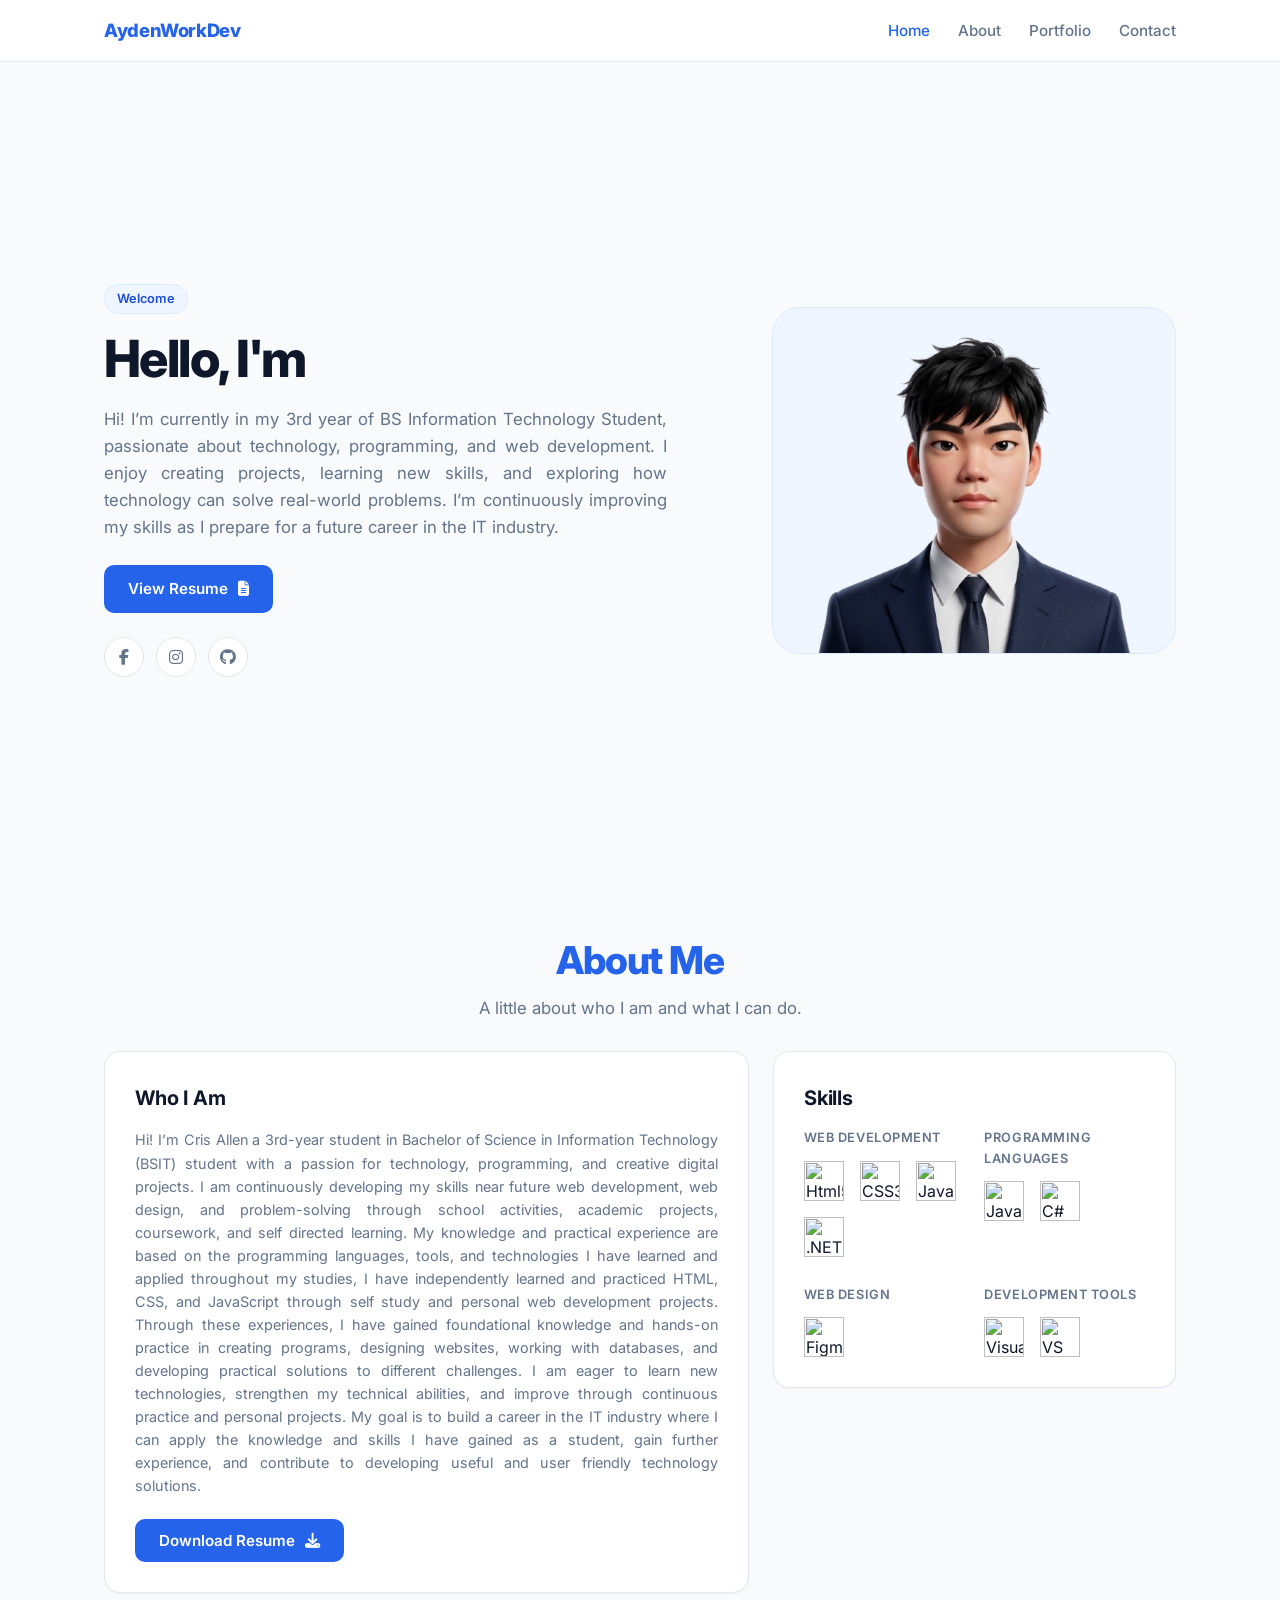
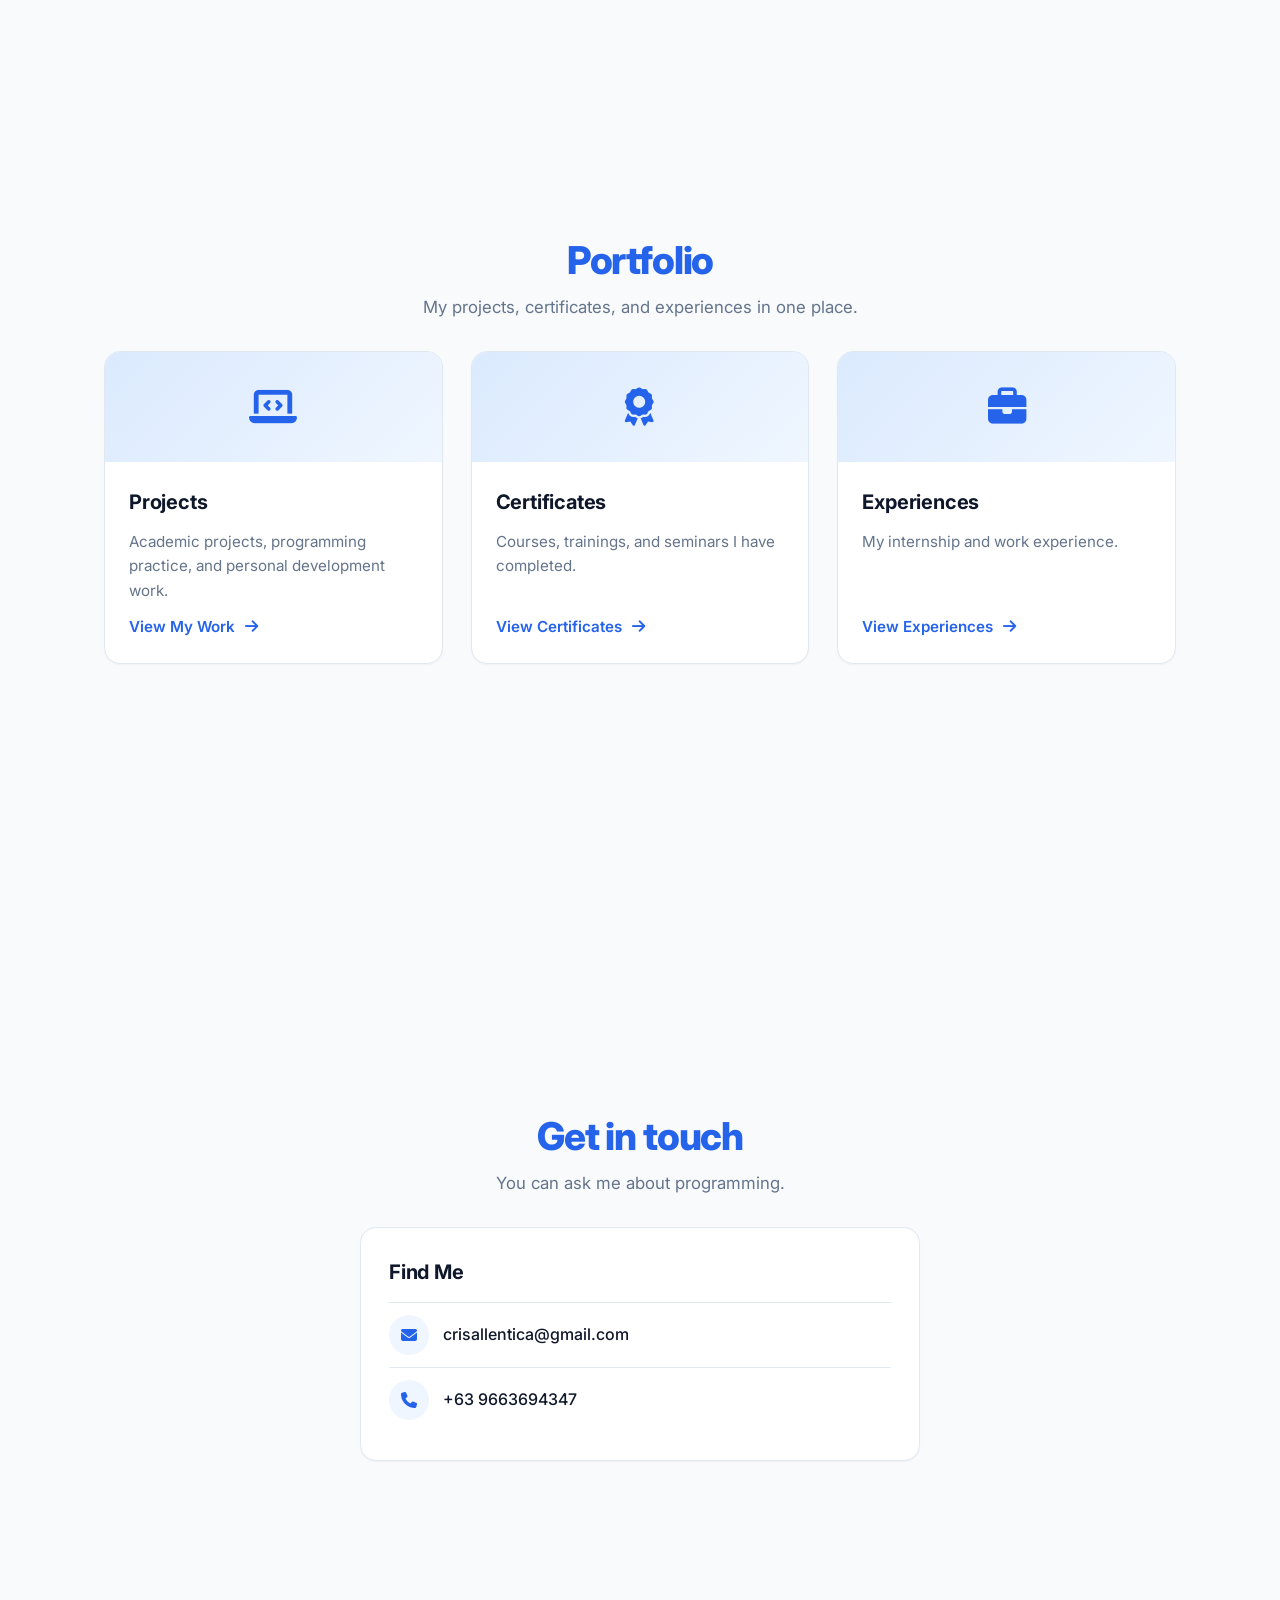
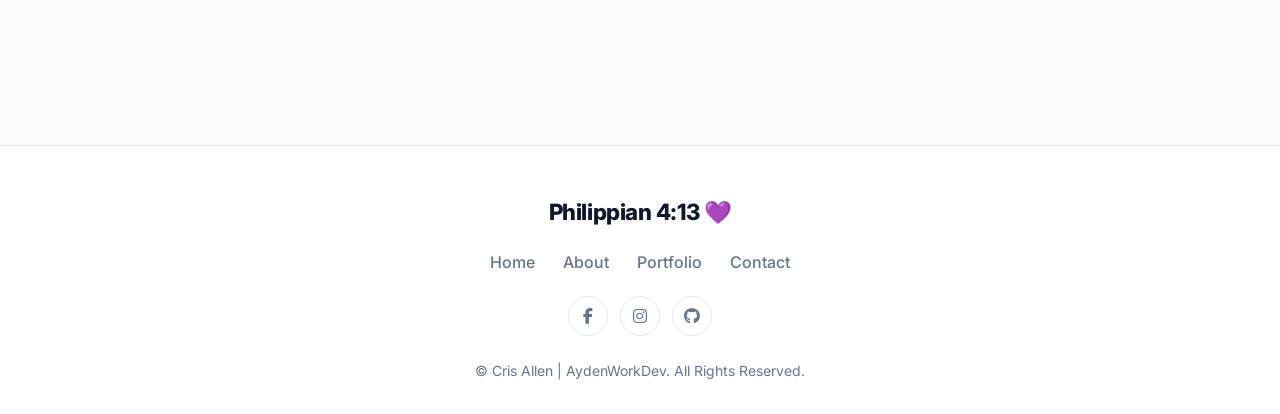
==== index.html @ 923181fe "Update index.html" ====
<!DOCTYPE html>
<html lang="en">
<head>
  <meta charset="UTF-8">
  <meta name="viewport" content="width=device-width, initial-scale=1">
  <link href="https://fonts.googleapis.com/css2?family=Inter:wght@400;500;600;700;800&display=swap" rel="stylesheet">
  <link rel="stylesheet" href="https://cdnjs.cloudflare.com/ajax/libs/font-awesome/6.5.1/css/all.min.css">
  <link rel="stylesheet" href="https://cdn.jsdelivr.net/gh/devicons/devicon@latest/devicon.min.css">
  <link rel="stylesheet" href="styles.css">
  <title>My Portfolio</title>
</head>
<body>

  <!--logo + menu-->
  <header class="site-header">
    <nav class="nav" aria-label="Main">
      <a href="#home" class="logo">AydenWorkDev</a>

      <button class="menu-toggle" id="menuToggle" aria-label="Open menu" aria-expanded="false">
        <i class="fa-solid fa-bars"></i>
      </button>

      <ul id="navLinks">
        <li><a href="#home" class="nav-link" aria-current="page">Home</a></li>
        <li><a href="#about" class="nav-link">About</a></li>
        <li><a href="#portfolio" class="nav-link">Portfolio</a></li>
        <li><a href="#contact" class="nav-link">Contact</a></li>
      </ul>
    </nav>
  </header>

  <main>
    <!-- ===== HOME ===== -->
    <section class="hero" id="home">
      <div class="hero-text">
        <span class="tag">Welcome</span>
        <h1>Hello, I'm <span class="typedText"></span></h1>
        <p>Hi! I’m currently in my 3rd year of BS Information Technology Student, passionate about technology, programming, and web development.
          I enjoy creating projects, learning new skills, and exploring how technology can solve real-world problems.
          I’m continuously improving my skills as I prepare for a future career in the IT industry.</p>

        <div class="hero-actions">
          <a href="resume/resume.pdf" target="_blank" rel="noopener noreferrer" class="btn">View Resume <i class="fa-solid fa-file-lines" aria-hidden="true"></i></a>
        </div>

        <div class="social">
          <a href="https://facebook.com/crslln" target="_blank" rel="noopener noreferrer" aria-label="Facebook"><i class="fa-brands fa-facebook-f"></i></a>
          <a href="https://www.instagram.com/https.cccrrrsss" target="_blank" rel="noopener noreferrer" aria-label="Instagram"><i class="fa-brands fa-instagram"></i></a>
          <a href="https://github.com/AydenWorkDev" target="_blank" rel="noopener noreferrer" aria-label="GitHub"><i class="fa-brands fa-github"></i></a>
        </div>
      </div>

      <div class="hero-image">
        <div class="image">
          <img src="Profile/Transparent-Profile.png" alt="Profile picture">
        </div>
      </div>
    </section>

    <!-- ===== ABOUT ===== -->
    <section class="section" id="about">
      <div class="section-head">
        <h2>About Me</h2>
        <p>A little about who I am and what I can do.</p>
      </div>

      <div class="about-grid">

        <article class="panel">
          <h3>Who I Am</h3>
          <p>Hi! I’m Cris Allen a 3rd-year student in Bachelor of Science in Information Technology (BSIT) student with a passion for technology, programming, and creative digital projects.
            I am continuously developing my skills near future web development, web design, and problem-solving through school activities, academic projects, coursework, and self directed learning.
            My knowledge and practical experience are based on the programming languages, tools, and technologies I have learned and applied throughout my studies,
            I have independently learned and practiced HTML, CSS, and JavaScript through self study and personal web development projects.
            Through these experiences, I have gained foundational knowledge and hands-on practice in creating programs, designing websites, working with databases, and developing practical solutions to different challenges.
            I am eager to learn new technologies, strengthen my technical abilities, and improve through continuous practice and personal projects.
            My goal is to build a career in the IT industry where I can apply the knowledge and skills I have gained as a student, gain further experience, and contribute to developing useful and user friendly technology solutions.</p>

          <button class="btn" type="button" onclick="downloadResume()
          ">Download Resume<i class="fa-solid fa-download" aria-hidden="true"></i></button>
        </article>

        <article class="panel">
          <h3>Skills</h3>

          <div class="skills-grid">

            <!-- Web Development -->
            <div class="skill-group">
              <h4>Web Development</h4>
              <div class="skills-list">
               <img src="https://cdn.jsdelivr.net/gh/devicons/devicon@latest/icons/html5/html5-original.svg" title="Html5"/>
               <img src="https://cdn.jsdelivr.net/gh/devicons/devicon@latest/icons/css3/css3-original.svg" title="CSS3"/>
               <img src="https://cdn.jsdelivr.net/gh/devicons/devicon@latest/icons/javascript/javascript-original.svg" title="JavaScript"/>
               <img src="https://cdn.jsdelivr.net/gh/devicons/devicon@latest/icons/dot-net/dot-net-original-wordmark.svg" title=".NET"/>
              </div>
            </div>

            <!-- Programming Languages -->
            <div class="skill-group">
              <h4>Programming Languages</h4>
              <div class="skills-list">
                <img src="https://cdn.jsdelivr.net/gh/devicons/devicon@latest/icons/java/java-original-wordmark.svg" title="Java"/>
                <img src="https://cdn.jsdelivr.net/gh/devicons/devicon@latest/icons/csharp/csharp-original.svg" title="C#" />
              </div>
            </div>

            <!-- Web Design -->
            <div class="skill-group">
              <h4>Web Design</h4>
              <div class="skills-list">
              <img src="https://cdn.jsdelivr.net/gh/devicons/devicon@latest/icons/figma/figma-original.svg" title="Figma" />

              </div>
            </div>

               <!-- Database -->
            <!-- <div class="skill-group">
              <h4>Database</h4>
              <div class="skills-list">
               <img src="https://cdn.jsdelivr.net/gh/devicons/devicon@latest/icons/azuresqldatabase/azuresqldatabase-original.svg" title="SQL" />
              </div>
            </div> -->

             <div class="skill-group">
              <h4>Development Tools</h4>
              <div class="skills-list">
                <!-- <img src="logo/Word_Logo.svg" title="Microsoft Word">
                <img src="logo/Excel_Logo.svg" title="Microsoft Excel">
                <img src="logo/PowerPoint_Logo.svg" title="Microsoft PowerPoint">    -->
                <img src="https://cdn.jsdelivr.net/gh/devicons/devicon@latest/icons/visualstudio/visualstudio-original.svg" title="Visual Studio">
                 <img src="https://cdn.jsdelivr.net/gh/devicons/devicon@latest/icons/vscode/vscode-original.svg" title="VS Code">
              </div>
            </div>
            
             <!-- <div class="skill-group">
              <h4>Office Productivty</h4>
              <div class="skills-list">
                <!-- <img src="logo/Word_Logo.svg" title="Microsoft Word">
                <img src="logo/Excel_Logo.svg" title="Microsoft Excel">
                <img src="logo/PowerPoint_Logo.svg" title="Microsoft PowerPoint"> 
              </div>
            </div> -->
        </article>

      </div>
    </section>

    <!-- ===== PORTFOLIO ===== -->
    <section class="section" id="portfolio">
      <div class="section-head">
        <h2>Portfolio</h2>
        <p>My projects, certificates, and experiences in one place.</p>
      </div>

      <div class="grid">

        <!-- Projects -->
        <a href="project.html" class="card">
          <div class="card-head"><i class="fa-solid fa-laptop-code" aria-hidden="true"></i></div>
          <div class="card-body">
            <h3>Projects</h3>
            <p>Academic projects, programming practice, and personal development work.</p>
            <span class="card-link">View My Work <i class="fa-solid fa-arrow-right" aria-hidden="true"></i></span>
          </div>
        </a>

        <!-- Certificates -->
        <a href="certificate.html" class="card">
          <div class="card-head"><i class="fa-solid fa-award" aria-hidden="true"></i></div>
          <div class="card-body">
            <h3>Certificates</h3>
            <p>Courses, trainings, and seminars I have completed.</p>
            <span class="card-link">View Certificates <i class="fa-solid fa-arrow-right" aria-hidden="true"></i></span>
          </div>
        </a>

        <!-- Experiences -->
        <a href="experience.html" class="card">
          <div class="card-head"><i class="fa-solid fa-briefcase" aria-hidden="true"></i></div>
          <div class="card-body">
            <h3>Experiences</h3>
            <p>My internship and work experience.</p>
            <span class="card-link">View Experiences <i class="fa-solid fa-arrow-right" aria-hidden="true"></i></span>
          </div>
        </a>

      </div>
    </section>

    <!-- ===== CONTACT ===== -->
    <section class="section" id="contact">
      <div class="section-head">
        <h2>Get in touch</h2>
        <p>You can ask me about programming.</p>
      </div>

      <article class="panel contact-card">
        <h3>Find Me</h3>

        <a class="contact-item" href="emailto:crisallentica@gmail.com">
          <span class="contact-icon"><i class="fa-solid fa-envelope" aria-hidden="true"></i></span>
          <span>crisallentica@gmail.com</span>
        </a>

        <a class="contact-item" href="tel:+639663694347">
          <span class="contact-icon"><i class="fa-solid fa-phone" aria-hidden="true"></i></span>
          <span>+63 9663694347</span>
        </a>
      </article>
    </section>

  </main>

  <!--Footer-->
  <footer class="site-footer">
    <h3>Philippian 4:13 💜</h3>
    <ul class="footer-nav">
      <li><a href="#home">Home</a></li>
      <li><a href="#about">About</a></li>
      <li><a href="#portfolio">Portfolio</a></li>
      <li><a href="#contact">Contact</a></li>
    </ul>
    <div class="social">
      <a href="https://www.facebook.com/crslln" target="_blank" rel="noopener noreferrer" aria-label="Facebook"><i class="fa-brands fa-facebook-f"></i></a>
      <a href="https://www.instagram.com/https.cccrrrsss" target="_blank" rel="noopener noreferrer" aria-label="Instagram"><i class="fa-brands fa-instagram"></i></a>
      <a href="https://github.com/AydenWorkDev" target="_blank" rel="noopener noreferrer" aria-label="GitHub"><i class="fa-brands fa-github"></i></a>
    </div>
    <div class="copy">
      <p> © <span id="year"></span> Cris Allen | AydenWorkDev. All Rights Reserved.</p>
    </div>
  </footer>

  <script src="https://unpkg.com/typed.js@2.0.16/dist/typed.umd.js"></script>
  <script src="script.js"></script>
</body>
</html>
---- styles.css ----
:root {
  --bg: #f8fafc;
  --surface: #ffffff;
  --ink: #0f172a;
  --muted: #64748b;
  --line: #e2e8f0;
  --brand: #2563eb;
  --brand-dark: #1d4ed8;
  --brand-soft: #eff6ff;
}

* { box-sizing: border-box; margin: 0; padding: 0; }
html { scroll-behavior: smooth; scroll-padding-top: 64px; }

/* Light scrollbar */
html { color-scheme: light; scrollbar-color: #cbd5e1 #f1f5f9; }
::-webkit-scrollbar { width: 10px; }
::-webkit-scrollbar-track { background: #f1f5f9; }
::-webkit-scrollbar-thumb { background: #cbd5e1; border-radius: 30px; }
::-webkit-scrollbar-thumb:hover { background: #94a3b8; }

body {
  font-family: "Inter", system-ui, -apple-system, "Segoe UI", sans-serif;
  background: var(--bg);
  color: var(--ink);
  line-height: 1.6;
  min-height: 100vh;
  display: flex;
  flex-direction: column;
}

a { color: inherit; text-decoration: none; }
:focus-visible { outline: 3px solid var(--brand); outline-offset: 3px; border-radius: 6px; }

/* ----- Header ----- */
.site-header {
  position: sticky; top: 0; z-index: 10;
  background: rgba(255,255,255,.9);
  backdrop-filter: blur(8px);
  border-bottom: 1px solid var(--line);
}
.nav {
  max-width: 1120px; margin: 0 auto; padding: 16px 24px;
  display: flex; align-items: center; justify-content: space-between;
}
.logo { font-weight: 800; font-size: 1.15rem; letter-spacing: -.02em; color: var(--brand); }
.nav ul { display: flex; gap: 28px; list-style: none; }
.nav ul a { font-size: .95rem; font-weight: 500; color: var(--muted); padding: 6px 0; transition: color .2s; }
.nav ul a:hover,
.nav ul a[aria-current="page"] { color: var(--brand); }

.menu-toggle {
  display: none;
  background: none; border: 0;
  font-size: 1.5rem; color: var(--brand);
  cursor: pointer; padding: 6px 10px;
}

/* ----- Buttons ----- */
.btn {
  display: inline-flex; align-items: center; gap: 10px;
  background: var(--brand); color: #fff;
  font-family: inherit; font-weight: 600; font-size: .95rem;
  padding: 12px 24px; border-radius: 10px; border: 0; cursor: pointer;
  transition: background .2s, transform .2s;
}
.btn:hover { background: var(--brand-dark); }
.btn i { transition: transform .2s; }
.btn:hover i { transform: translateY(-2px); }

/* ----- Tag ----- */
.tag {
  display: inline-block;
  font-size: .8rem; font-weight: 600; color: var(--brand-dark);
  background: var(--brand-soft); border: 1px solid #dbeafe;
  padding: 4px 12px; border-radius: 999px;
}

main { flex: 1; }

/* ----- Home / Hero ----- */
.hero {
  position: relative;            /* needed so the photo can be placed inside it */
  max-width: 1120px; margin: 0 auto; padding: 24px;
  min-height: calc(100vh - 64px);
  min-height: calc(100svh - 64px);
  display: grid; grid-template-columns: 1.1fr .9fr; gap: 48px; align-items: center;
}

.image {
  width: min(404px, 100%);
  margin-left: auto;
  padding: 24px 24px 0;          /* blue space on top and sides, shoulders touch the bottom */
  background: #eff6ff;
  border: 1px solid #dbeafe;
  border-radius: 28px;
  overflow: hidden;
  line-height: 0;                /* removes the tiny gap under the picture */
}

.image img {
  width: 100%;
  height: auto;                  /* keeps your photo's own 500 x 454 shape */
  display: block;
}

.hero-text h1 {
  margin-top: 16px;
  font-size: clamp(2.2rem, 5vw, 3.2rem);
  font-weight: 800; letter-spacing: -.03em; line-height: 1.1;
}
.typedText { color: var(--brand); text-transform: capitalize; }
.hero-text p { margin-top: 20px; color: var(--muted); font-size: 1.05rem; text-align: justify; }
.hero-actions { margin-top: 24px; }

.social { display: flex; gap: 12px; margin-top: 24px; }
.social a {
  width: 40px; height: 40px; display: grid; place-items: center;
  border-radius: 50%; color: var(--muted); border: 1px solid var(--line);
  background: var(--surface);
  transition: color .2s, border-color .2s, background .2s;
}
.social a:hover { color: #fff; background: var(--brand); border-color: var(--brand); }



/* ----- Sections ----- */
.section { max-width: 1120px; margin: 0 auto; padding: 40px 24px; }
.section-head { text-align: center; max-width: 900px; margin: 0 auto 30px; }
.section-head h2 {
  font-size: clamp(1.8rem, 4vw, 2.4rem);
  font-weight: 800; letter-spacing: -.03em; line-height: 1.15; color: var(--brand);
}
.section-head p { margin-top: 12px; color: var(--muted); font-size: 1.05rem; }

/* Portfolio and Contact each fill the screen under the header */
#portfolio, #contact {
  min-height: calc(100vh - 64px);
  min-height: calc(100svh - 64px);
  display: flex; flex-direction: column; justify-content: center;
}
#contact .contact-card { width: 100%; }

/* ----- Panels (About, Skills, Contact) ----- */
.panel {
  background: var(--surface);
  border: 1px solid var(--line);
  border-radius: 16px;
  padding: 28px;
  box-shadow: 0 1px 2px rgba(15,23,42,.04);
}
.panel h3 { font-size: 1.25rem; font-weight: 700; letter-spacing: -.01em; margin-bottom: 14px; }
.panel p { color: var(--muted); font-size: .95rem; text-align: justify; }
.panel .btn { margin-top: 22px; }

.about-grid { display: grid; grid-template-columns: 1.6fr 1fr; gap: 24px; align-items: start; }
.about-grid .panel { padding: 30px; }
.about-grid .panel p { font-size: .9rem; line-height: 1.6; text-align: justify; hyphens: auto; }

/* Skills */
.skills-grid { display: grid; grid-template-columns: repeat(2, 1fr); gap: 28px 20px; }
.skill-group h4 { font-size: .8rem; font-weight: 600; color: var(--muted); text-transform: uppercase; letter-spacing: .04em; margin-bottom: 12px; }
.skills-list { display: flex; flex-wrap: wrap; gap: 16px; }
.skills-list img:hover { transform: scale(1.15); }
.skills-list img { width: 40px; height: 40px; transition: transform .25s ease; }
.skills-list img:hover { transform: scale(1.15); }

/* ----- Portfolio cards (same look as project cards) ----- */
.grid { display: grid; grid-template-columns: repeat(auto-fit, minmax(300px, 1fr)); gap: 28px; }
.card {
  background: var(--surface);
  border: 1px solid var(--line);
  border-radius: 16px;
  overflow: hidden;
  display: flex; flex-direction: column;
  box-shadow: 0 1px 2px rgba(15,23,42,.04);
  transition: transform .25s ease, box-shadow .25s ease, border-color .25s ease;
}
.card:hover { transform: translateY(-4px); box-shadow: 0 16px 32px -12px rgba(37,99,235,.25); border-color: #bfdbfe; }
.card-head {
  height: 110px;
  background: linear-gradient(135deg, #dbeafe, #eff6ff);
  display: grid; place-items: center;
  color: var(--brand); font-size: 2.4rem;
}
.card-body { padding: 24px; display: flex; flex-direction: column; gap: 12px; flex: 1; }
.card-body h3 { font-size: 1.25rem; font-weight: 700; letter-spacing: -.01em; margin: 0; }
.card-body p { color: var(--muted); font-size: .95rem; flex: 1; }
.card-link { font-size: .95rem; font-weight: 600; color: var(--brand); }
.card-link i { margin-left: 6px; transition: transform .2s; }
.card:hover .card-link i { transform: translateX(4px); }

/* ----- Contact ----- */
.contact-card { max-width: 560px; margin: 0 auto; }
.contact-item {
  display: flex; align-items: center; gap: 14px;
  padding: 12px 0; color: var(--ink); font-weight: 500;
  border-top: 1px solid var(--line);
  transition: color .2s;
}
.contact-item:hover { color: var(--brand); }
.contact-icon {
  width: 40px; height: 40px; display: grid; place-items: center;
  border-radius: 50%; background: var(--brand-soft); color: var(--brand);
  flex-shrink: 0;
}

/* ----- Footer ----- */
.site-footer { background: var(--surface); border-top: 1px solid var(--line); padding: 48px 24px 32px; text-align: center; margin-top: 40px; }
.site-footer h3 { font-size: 1.4rem; font-weight: 800; letter-spacing: -.02em; }
.footer-nav { display: flex; justify-content: center; flex-wrap: wrap; gap: 28px; list-style: none; margin: 20px 0; }
.footer-nav a { color: var(--muted); font-weight: 500; transition: color .2s; }
.footer-nav a:hover { color: var(--brand); }
.site-footer .social { justify-content: center; margin: 0 0 24px; }
.copy { color: var(--muted); font-size: .875rem; }

/* ----- Tablet ----- */
@media (max-width: 900px) {
  .hero { grid-template-columns: 1fr; text-align: center; padding-block: 32px; align-content: center; }
  .hero-image { order: -1; justify-content: center; }

  .image {
  width: min(320px, 100%);
  margin-inline: auto;
  padding: 20px 20px 0;
  background: #eff6ff;
  border: 1px solid #dbeafe;
  border-radius: 24px;
  overflow: hidden;
}

  .hero .social { justify-content: center; }
  .about-grid { grid-template-columns: 1fr; }

}
/* ----- Mobile menu ----- */
@media (max-width: 700px) {
  .menu-toggle { display: block; }

  .nav { position: relative; }

  .nav ul {
    display: none;
    position: absolute;
    top: 100%;
    left: 0;
    right: 0;
    flex-direction: column;
    gap: 0;
    background: var(--surface);
    border-bottom: 1px solid var(--line);
    padding: 8px 24px 16px;
  }

  .nav ul.open { display: flex; }
  .nav ul a { display: block; padding: 12px 0; }
  .page-head { padding-top: 48px; }

  .section { padding: 40px 20px; }
  .panel { padding: 22px;  }
  .skills-grid { grid-template-columns: 1fr 1fr; }

  .hero {
    min-height: auto;
    padding: 16px 20px 32px;
    gap: 20px;
    align-content: start;
  }

  .hero-image { order: -1; justify-content: center; }

 .image {
  width: min(260px, 100%);
  margin-inline: auto;
  padding: 16px 16px 0;
  background: #eff6ff;
  border: 1px solid #dbeafe;
  border-radius: 20px;
  overflow: hidden;
}

  .hero-text h1 { margin-top: 12px; }

}


@media (prefers-reduced-motion: reduce) {
  * { transition: none !important; scroll-behavior: auto !important; }
  .image { animation: none; }
}
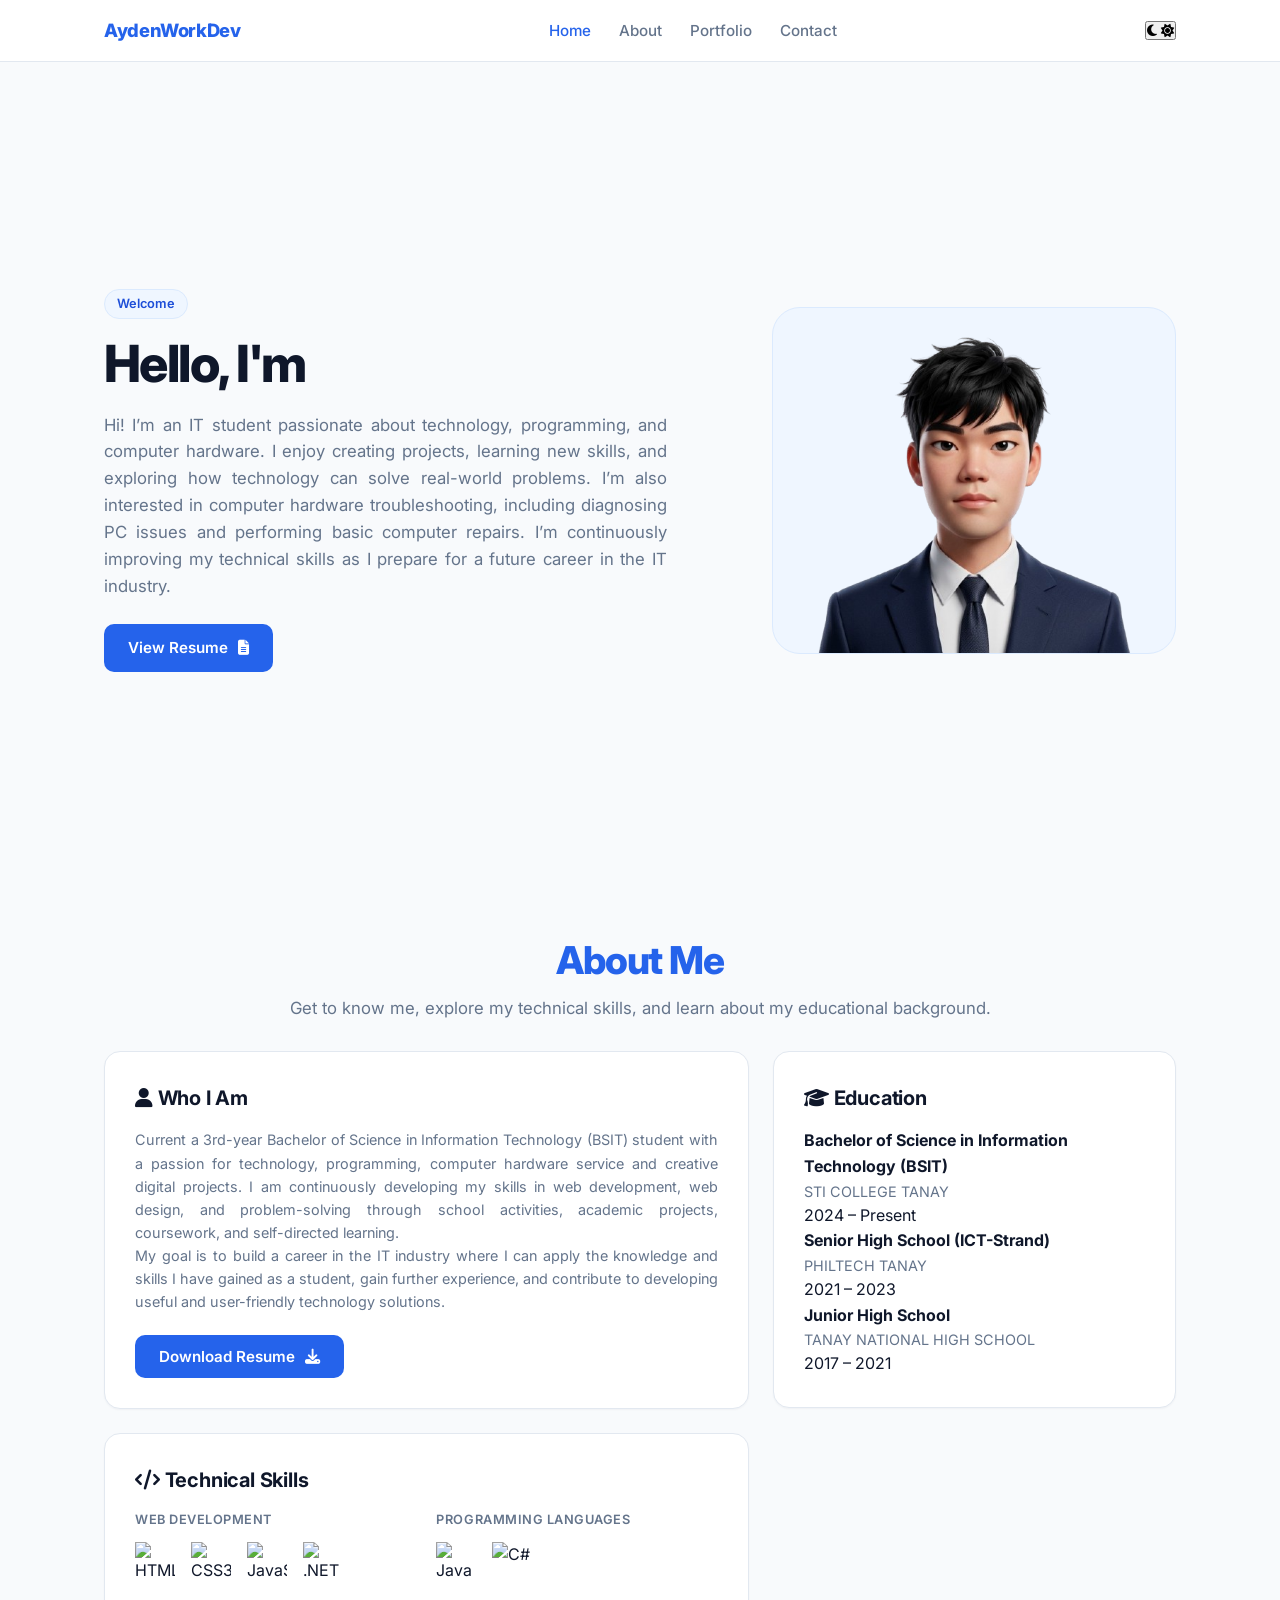
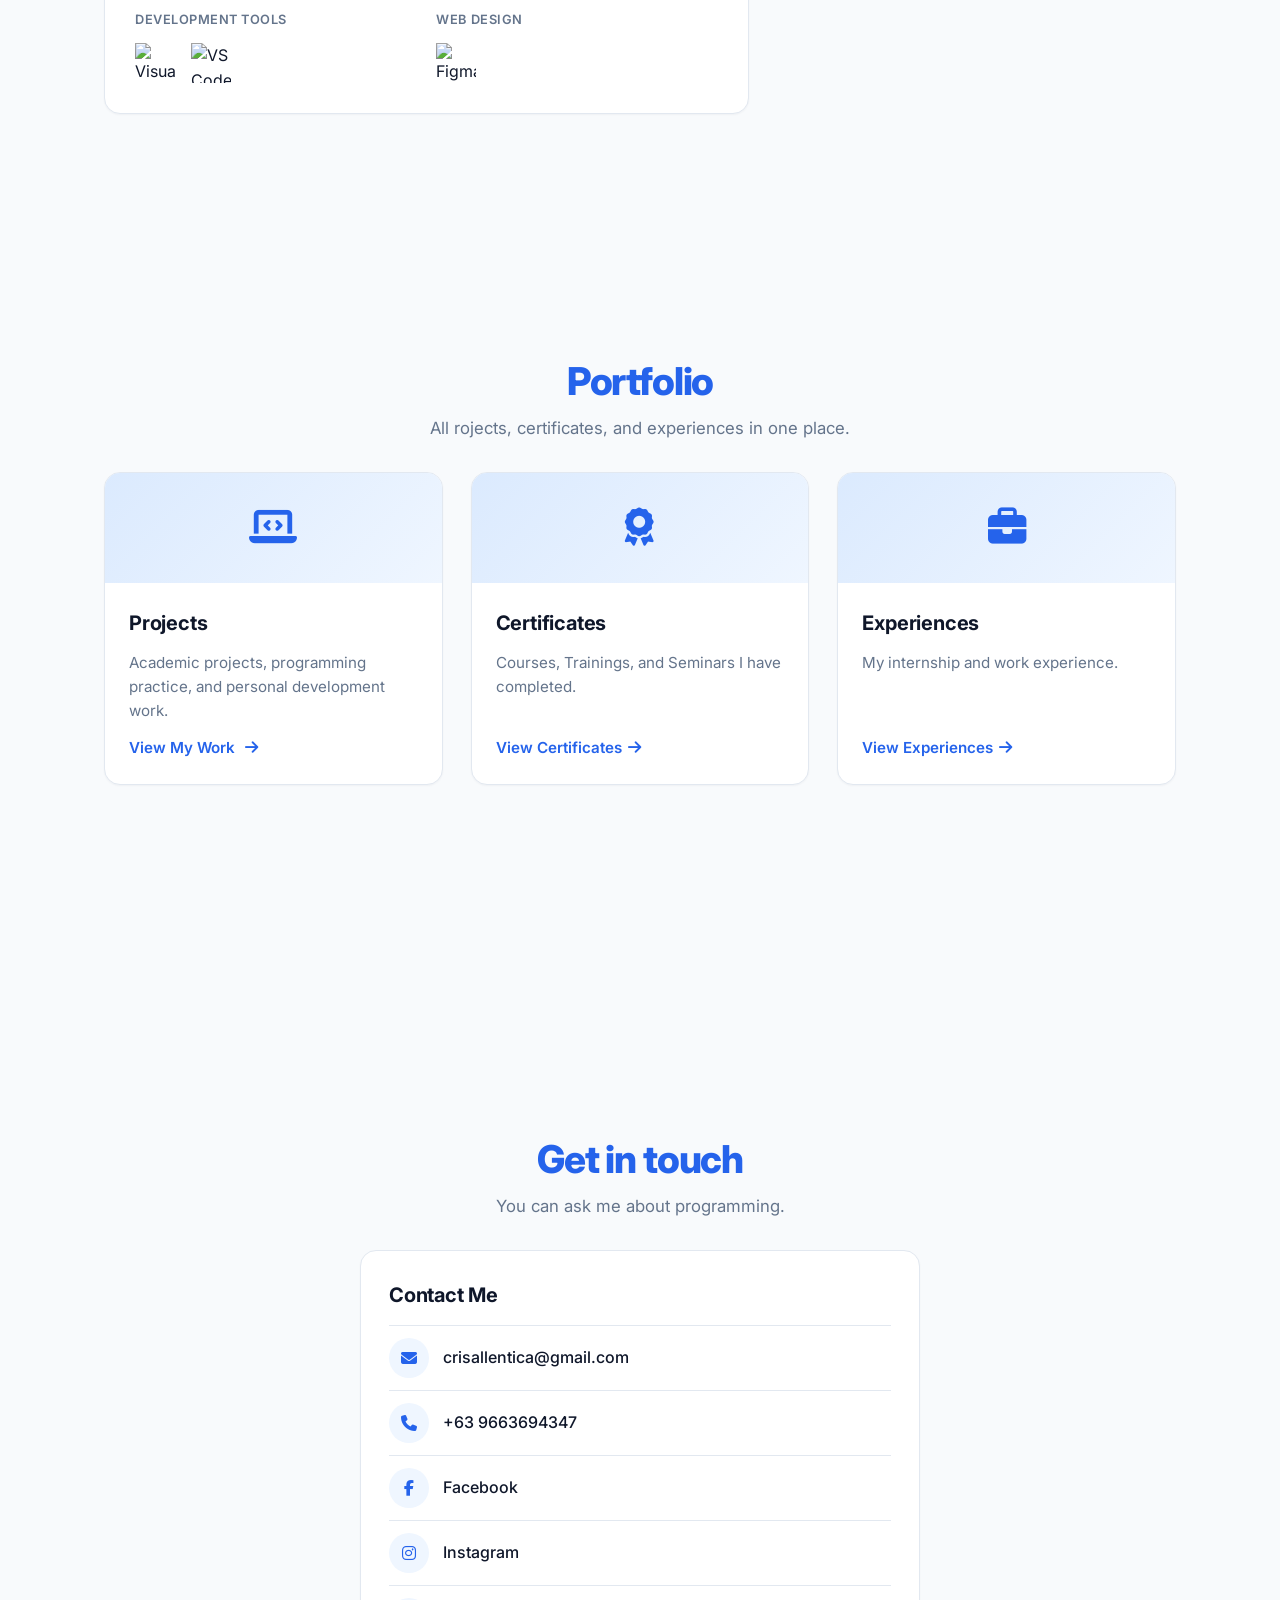
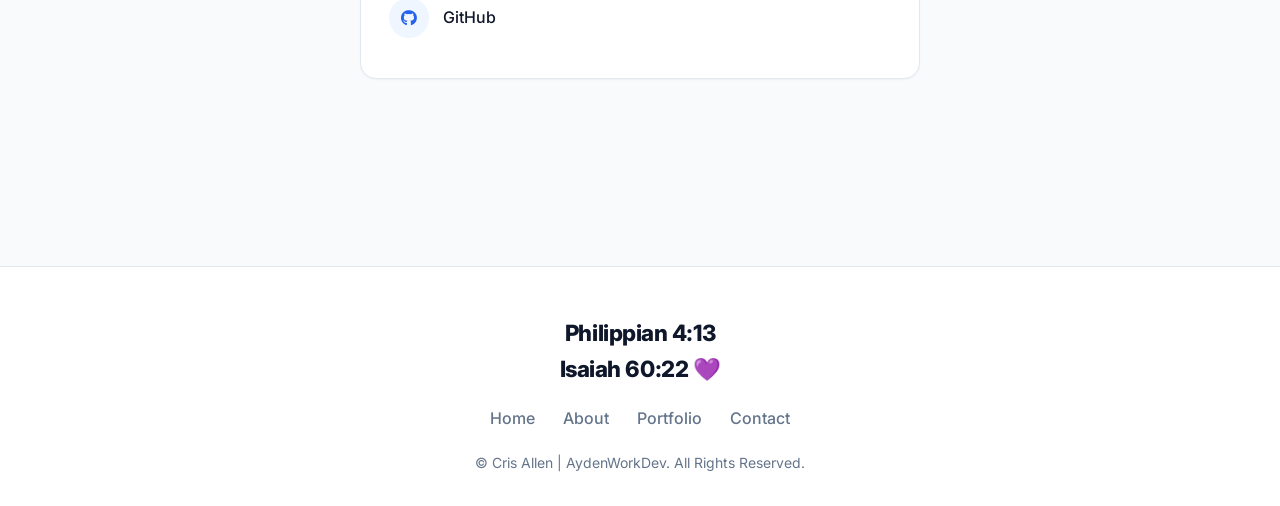
==== commit 6dacf94e: "Update index.html" ====
--- a/index.html
+++ b/index.html
@@ -1,20 +1,21 @@
 <!DOCTYPE html>
 <html lang="en">
 <head>
-  <meta charset="UTF-8">
-  <meta name="viewport" content="width=device-width, initial-scale=1">
-  <link href="https://fonts.googleapis.com/css2?family=Inter:wght@400;500;600;700;800&display=swap" rel="stylesheet">
-  <link rel="stylesheet" href="https://cdnjs.cloudflare.com/ajax/libs/font-awesome/6.5.1/css/all.min.css">
-  <link rel="stylesheet" href="https://cdn.jsdelivr.net/gh/devicons/devicon@latest/devicon.min.css">
-  <link rel="stylesheet" href="styles.css">
-  <title>My Portfolio</title>
+    <meta charset="UTF-8">
+    <meta name="viewport" content="width=device-width, initial-scale=1">
+    <link href="https://fonts.googleapis.com/css2?family=Inter:wght@400;500;600;700;800&display=swap" rel="stylesheet">
+    <link rel="stylesheet" href="https://cdnjs.cloudflare.com/ajax/libs/font-awesome/6.5.1/css/all.min.css">
+    <link rel="stylesheet" href="https://cdn.jsdelivr.net/gh/devicons/devicon@latest/devicon.min.css">
+    <link rel="stylesheet" href="styles.css">
+    <title>Cris Allen | Portfolio</title>
 </head>
+
+
 <body>
-
   <!--logo + menu-->
   <header class="site-header">
     <nav class="nav" aria-label="Main">
-      <a href="#home" class="logo">AydenWorkDev</a>
+      <a href="#home" class="logo"><span></span> AydenWorkDev</a>
 
       <button class="menu-toggle" id="menuToggle" aria-label="Open menu" aria-expanded="false">
         <i class="fa-solid fa-bars"></i>
@@ -26,6 +27,11 @@
         <li><a href="#portfolio" class="nav-link">Portfolio</a></li>
         <li><a href="#contact" class="nav-link">Contact</a></li>
       </ul>
+   
+    <button class="theme-btn" id="themeBtn" type="button" aria-label="Toggle dark mode">
+        <i class="fa-solid fa-moon"></i>
+        <i class="fa-solid fa-sun"></i>
+      </button>
     </nav>
   </header>
 
@@ -35,21 +41,17 @@
       <div class="hero-text">
         <span class="tag">Welcome</span>
         <h1>Hello, I'm <span class="typedText"></span></h1>
-        <p>Hi! I’m currently in my 3rd year of BS Information Technology Student, passionate about technology, programming, and web development.
-          I enjoy creating projects, learning new skills, and exploring how technology can solve real-world problems.
-          I’m continuously improving my skills as I prepare for a future career in the IT industry.</p>
+        <p class="hero-desc">Hi! I’m an IT student passionate about technology, programming, and computer hardware. 
+          I enjoy creating projects, learning new skills, and exploring how technology can solve real-world problems. 
+          I’m also interested in computer hardware troubleshooting, including diagnosing PC issues and performing basic computer repairs. 
+          I’m continuously improving my technical skills as I prepare for a future career in the IT industry.</p>
 
         <div class="hero-actions">
-          <a href="resume/resume.pdf" target="_blank" rel="noopener noreferrer" class="btn">View Resume <i class="fa-solid fa-file-lines" aria-hidden="true"></i></a>
+          <a href="resume/resume.pdf" target="_blank" rel="noopener noreferrer" class="btn">View Resume <i
+              class="fa-solid fa-file-lines" aria-hidden="true"></i></a>
         </div>
 
-        <div class="social">
-          <a href="https://facebook.com/crslln" target="_blank" rel="noopener noreferrer" aria-label="Facebook"><i class="fa-brands fa-facebook-f"></i></a>
-          <a href="https://www.instagram.com/https.cccrrrsss" target="_blank" rel="noopener noreferrer" aria-label="Instagram"><i class="fa-brands fa-instagram"></i></a>
-          <a href="https://github.com/AydenWorkDev" target="_blank" rel="noopener noreferrer" aria-label="GitHub"><i class="fa-brands fa-github"></i></a>
-        </div>
-      </div>
-
+      </div> 
       <div class="hero-image">
         <div class="image">
           <img src="Profile/Transparent-Profile.png" alt="Profile picture">
@@ -57,100 +59,131 @@
       </div>
     </section>
 
-    <!-- ===== ABOUT ===== -->
+   <!-- ===== ABOUT ===== -->
     <section class="section" id="about">
       <div class="section-head">
         <h2>About Me</h2>
-        <p>A little about who I am and what I can do.</p>
+        <p>Get to know me, explore my technical skills, and learn about my educational background.</p>
       </div>
 
       <div class="about-grid">
 
+        <!-- Who I Am -->
         <article class="panel">
-          <h3>Who I Am</h3>
-          <p>Hi! I’m Cris Allen a 3rd-year student in Bachelor of Science in Information Technology (BSIT) student with a passion for technology, programming, and creative digital projects.
-            I am continuously developing my skills near future web development, web design, and problem-solving through school activities, academic projects, coursework, and self directed learning.
-            My knowledge and practical experience are based on the programming languages, tools, and technologies I have learned and applied throughout my studies,
-            I have independently learned and practiced HTML, CSS, and JavaScript through self study and personal web development projects.
-            Through these experiences, I have gained foundational knowledge and hands-on practice in creating programs, designing websites, working with databases, and developing practical solutions to different challenges.
-            I am eager to learn new technologies, strengthen my technical abilities, and improve through continuous practice and personal projects.
-            My goal is to build a career in the IT industry where I can apply the knowledge and skills I have gained as a student, gain further experience, and contribute to developing useful and user friendly technology solutions.</p>
-
-          <button class="btn" type="button" onclick="downloadResume()
-          ">Download Resume<i class="fa-solid fa-download" aria-hidden="true"></i></button>
+          <h3><i class="fa-solid fa-user" aria-hidden="true"></i> Who I Am</h3>
+
+          <p>Current a 3rd-year Bachelor of Science in Information Technology (BSIT) student with
+            a passion for technology, programming, computer hardware service and creative digital projects. 
+            I am continuously developing my skills in web development, web design, and problem-solving through 
+            school activities, academic projects, coursework, and self-directed learning.</p>
+
+          <p>My goal is to build a career in the IT industry where I can apply the knowledge and skills I have gained
+            as a student, gain further experience, and contribute to developing useful and user-friendly technology
+            solutions.</p>
+
+          <button class="btn" type="button" onclick="downloadResume()">Download Resume <i
+              class="fa-solid fa-download" aria-hidden="true"></i></button>
         </article>
 
-        <article class="panel">
-          <h3>Skills</h3>
-
-          <div class="skills-grid">
-
-            <!-- Web Development -->
-            <div class="skill-group">
-              <h4>Web Development</h4>
-              <div class="skills-list">
-               <img src="https://cdn.jsdelivr.net/gh/devicons/devicon@latest/icons/html5/html5-original.svg" title="Html5"/>
-               <img src="https://cdn.jsdelivr.net/gh/devicons/devicon@latest/icons/css3/css3-original.svg" title="CSS3"/>
-               <img src="https://cdn.jsdelivr.net/gh/devicons/devicon@latest/icons/javascript/javascript-original.svg" title="JavaScript"/>
-               <img src="https://cdn.jsdelivr.net/gh/devicons/devicon@latest/icons/dot-net/dot-net-original-wordmark.svg" title=".NET"/>
-              </div>
-            </div>
-
-            <!-- Programming Languages -->
-            <div class="skill-group">
-              <h4>Programming Languages</h4>
-              <div class="skills-list">
-                <img src="https://cdn.jsdelivr.net/gh/devicons/devicon@latest/icons/java/java-original-wordmark.svg" title="Java"/>
-                <img src="https://cdn.jsdelivr.net/gh/devicons/devicon@latest/icons/csharp/csharp-original.svg" title="C#" />
-              </div>
-            </div>
-
-            <!-- Web Design -->
-            <div class="skill-group">
-              <h4>Web Design</h4>
-              <div class="skills-list">
-              <img src="https://cdn.jsdelivr.net/gh/devicons/devicon@latest/icons/figma/figma-original.svg" title="Figma" />
-
-              </div>
-            </div>
-
-               <!-- Database -->
-            <!-- <div class="skill-group">
-              <h4>Database</h4>
-              <div class="skills-list">
-               <img src="https://cdn.jsdelivr.net/gh/devicons/devicon@latest/icons/azuresqldatabase/azuresqldatabase-original.svg" title="SQL" />
-              </div>
-            </div> -->
-
-             <div class="skill-group">
-              <h4>Development Tools</h4>
-              <div class="skills-list">
-                <!-- <img src="logo/Word_Logo.svg" title="Microsoft Word">
-                <img src="logo/Excel_Logo.svg" title="Microsoft Excel">
-                <img src="logo/PowerPoint_Logo.svg" title="Microsoft PowerPoint">    -->
-                <img src="https://cdn.jsdelivr.net/gh/devicons/devicon@latest/icons/visualstudio/visualstudio-original.svg" title="Visual Studio">
-                 <img src="https://cdn.jsdelivr.net/gh/devicons/devicon@latest/icons/vscode/vscode-original.svg" title="VS Code">
-              </div>
-            </div>
-            
-             <!-- <div class="skill-group">
-              <h4>Office Productivty</h4>
-              <div class="skills-list">
-                <!-- <img src="logo/Word_Logo.svg" title="Microsoft Word">
-                <img src="logo/Excel_Logo.svg" title="Microsoft Excel">
-                <img src="logo/PowerPoint_Logo.svg" title="Microsoft PowerPoint"> 
-              </div>
-            </div> -->
-        </article>
-
-      </div>
-    </section>
+          <!-- Education -->
+          <article class="panel education-panel">
+            <h3><i class="fa-solid fa-graduation-cap" aria-hidden="true"></i> Education</h3>
+
+            <div class="edu-list">
+              <div class="edu-item">
+                <h4>Bachelor of Science in Information Technology (BSIT)</h4>
+                <p class="edu-school">STI COLLEGE TANAY</p>
+                <span class="edu-year">2024 – Present</span>
+              </div>
+
+              <div class="edu-item">
+                <h4>Senior High School (ICT-Strand)</h4>
+                <p class="edu-school">PHILTECH TANAY</p>
+                <span class="edu-year">2021 – 2023</span>
+              </div>
+
+            <div class="edu-item">
+                <h4>Junior High School</h4>
+                <p class="edu-school">TANAY NATIONAL HIGH SCHOOL</p>
+                <span class="edu-year">2017 – 2021</span>
+              </div>
+          </article>
+
+          <!-- Technical Skills -->
+          <article class="panel">
+            <h3><i class="fa-solid fa-code" aria-hidden="true"></i> Technical Skills</h3>
+
+            <div class="skills-grid">
+
+              <!-- Web Development -->
+              <div class="skill-group">
+                <h4>Web Development</h4>
+                <div class="skills-list">
+                  <img src="https://cdn.jsdelivr.net/gh/devicons/devicon@latest/icons/html5/html5-original.svg"
+                    title="HTML5" alt="HTML5" />
+                  <img src="https://cdn.jsdelivr.net/gh/devicons/devicon@latest/icons/css3/css3-original.svg"
+                    title="CSS3" alt="CSS3" />
+                  <img src="https://cdn.jsdelivr.net/gh/devicons/devicon@latest/icons/javascript/javascript-original.svg"
+                    title="JavaScript" alt="JavaScript" />
+                  <img
+                    src="https://cdn.jsdelivr.net/gh/devicons/devicon@latest/icons/dot-net/dot-net-original-wordmark.svg"
+                    title=".NET" alt=".NET" />
+                </div>
+              </div>
+
+              <!-- Programming Languages -->
+              <div class="skill-group">
+                <h4>Programming Languages</h4>
+                <div class="skills-list">
+                  <img src="https://cdn.jsdelivr.net/gh/devicons/devicon@latest/icons/java/java-original-wordmark.svg"
+                    title="Java" alt="Java" />
+                  <img src="https://cdn.jsdelivr.net/gh/devicons/devicon@latest/icons/csharp/csharp-original.svg"
+                    title="C#" alt="C#" />
+                </div>
+              </div>
+
+              <!-- Development Tools -->
+              <div class="skill-group">
+                <h4>Development Tools</h4>
+                <div class="skills-list">
+                  <img src="https://cdn.jsdelivr.net/gh/devicons/devicon@latest/icons/visualstudio/visualstudio-original.svg"
+                    title="Visual Studio" alt="Visual Studio" />
+                  <img src="https://cdn.jsdelivr.net/gh/devicons/devicon@latest/icons/vscode/vscode-original.svg"
+                    title="VS Code" alt="VS Code" />
+                </div>
+              </div>
+
+
+              <!-- Web Design -->
+              <div class="skill-group">
+                <h4>Web Design</h4>
+                <div class="skills-list">
+                  <img src="https://cdn.jsdelivr.net/gh/devicons/devicon@latest/icons/figma/figma-original.svg"
+                    title="Figma" alt="Figma" />
+                </div>
+              </div>
+
+              <!-- Office Productivity -->
+              <!-- <div class="skill-group">
+                <h4>Office Productivity</h4>
+                <div class="skills-list">
+                  <img src="logo/Word_Logo.svg" title="Microsoft Word" alt="Microsoft Word" />
+                  <img src="logo/Excel_Logo.svg" title="Microsoft Excel" alt="Microsoft Excel" />
+                  <img src="logo/PowerPoint_Logo.svg" title="Microsoft PowerPoint" alt="Microsoft PowerPoint" />
+                </div>
+              </div> -->
+
+            </div><!-- /skills-grid -->
+          </article>
+      </div><!-- /about-grid -->
+    </section>
+
 
     <!-- ===== PORTFOLIO ===== -->
     <section class="section" id="portfolio">
       <div class="section-head">
         <h2>Portfolio</h2>
-        <p>My projects, certificates, and experiences in one place.</p>
+        <p>All rojects, certificates, and experiences in one place.</p>
       </div>
 
       <div class="grid">
@@ -170,8 +203,8 @@
           <div class="card-head"><i class="fa-solid fa-award" aria-hidden="true"></i></div>
           <div class="card-body">
             <h3>Certificates</h3>
-            <p>Courses, trainings, and seminars I have completed.</p>
-            <span class="card-link">View Certificates <i class="fa-solid fa-arrow-right" aria-hidden="true"></i></span>
+            <p>Courses, Trainings, and Seminars I have completed.</p>
+            <span class="card-link">View Certificates<i class="fa-solid fa-arrow-right" aria-hidden="true"></i></span>
           </div>
         </a>
 
@@ -181,7 +214,7 @@
           <div class="card-body">
             <h3>Experiences</h3>
             <p>My internship and work experience.</p>
-            <span class="card-link">View Experiences <i class="fa-solid fa-arrow-right" aria-hidden="true"></i></span>
+            <span class="card-link">View Experiences<i class="fa-solid fa-arrow-right" aria-hidden="true"></i></span>
           </div>
         </a>
 
@@ -196,17 +229,32 @@
       </div>
 
       <article class="panel contact-card">
-        <h3>Find Me</h3>
-
-        <a class="contact-item" href="emailto:crisallentica@gmail.com">
+        <h3>Contact Me</h3>
+      
+        <a class="contact-item" href="emailto: crisallentica@gmail.com">
           <span class="contact-icon"><i class="fa-solid fa-envelope" aria-hidden="true"></i></span>
           <span>crisallentica@gmail.com</span>
         </a>
-
+      
         <a class="contact-item" href="tel:+639663694347">
           <span class="contact-icon"><i class="fa-solid fa-phone" aria-hidden="true"></i></span>
           <span>+63 9663694347</span>
         </a>
+      
+        <a class="contact-item" href="https://facebook.com/crslln" target="_blank" rel="noopener noreferrer">
+          <span class="contact-icon"><i class="fa-brands fa-facebook-f" aria-hidden="true"></i></span>
+          <span>Facebook</span>
+        </a>
+      
+        <a class="contact-item" href="https://www.instagram.com/https.cccrrrsss" target="_blank" rel="noopener noreferrer">
+          <span class="contact-icon"><i class="fa-brands fa-instagram" aria-hidden="true"></i></span>
+          <span>Instagram</span>
+        </a>
+      
+        <a class="contact-item" href="https://github.com/AydenWorkDev" target="_blank" rel="noopener noreferrer">
+          <span class="contact-icon"><i class="fa-brands fa-github" aria-hidden="true"></i></span>
+          <span>GitHub</span>
+        </a>
       </article>
     </section>
 
@@ -214,18 +262,15 @@
 
   <!--Footer-->
   <footer class="site-footer">
-    <h3>Philippian 4:13 💜</h3>
+    <h3>Philippian 4:13</h3>
+    <h3>Isaiah 60:22 💜</h3>
     <ul class="footer-nav">
       <li><a href="#home">Home</a></li>
       <li><a href="#about">About</a></li>
       <li><a href="#portfolio">Portfolio</a></li>
       <li><a href="#contact">Contact</a></li>
     </ul>
-    <div class="social">
-      <a href="https://www.facebook.com/crslln" target="_blank" rel="noopener noreferrer" aria-label="Facebook"><i class="fa-brands fa-facebook-f"></i></a>
-      <a href="https://www.instagram.com/https.cccrrrsss" target="_blank" rel="noopener noreferrer" aria-label="Instagram"><i class="fa-brands fa-instagram"></i></a>
-      <a href="https://github.com/AydenWorkDev" target="_blank" rel="noopener noreferrer" aria-label="GitHub"><i class="fa-brands fa-github"></i></a>
-    </div>
+    
     <div class="copy">
       <p> © <span id="year"></span> Cris Allen | AydenWorkDev. All Rights Reserved.</p>
     </div>
@@ -234,4 +279,5 @@
   <script src="https://unpkg.com/typed.js@2.0.16/dist/typed.umd.js"></script>
   <script src="script.js"></script>
 </body>
+
 </html>
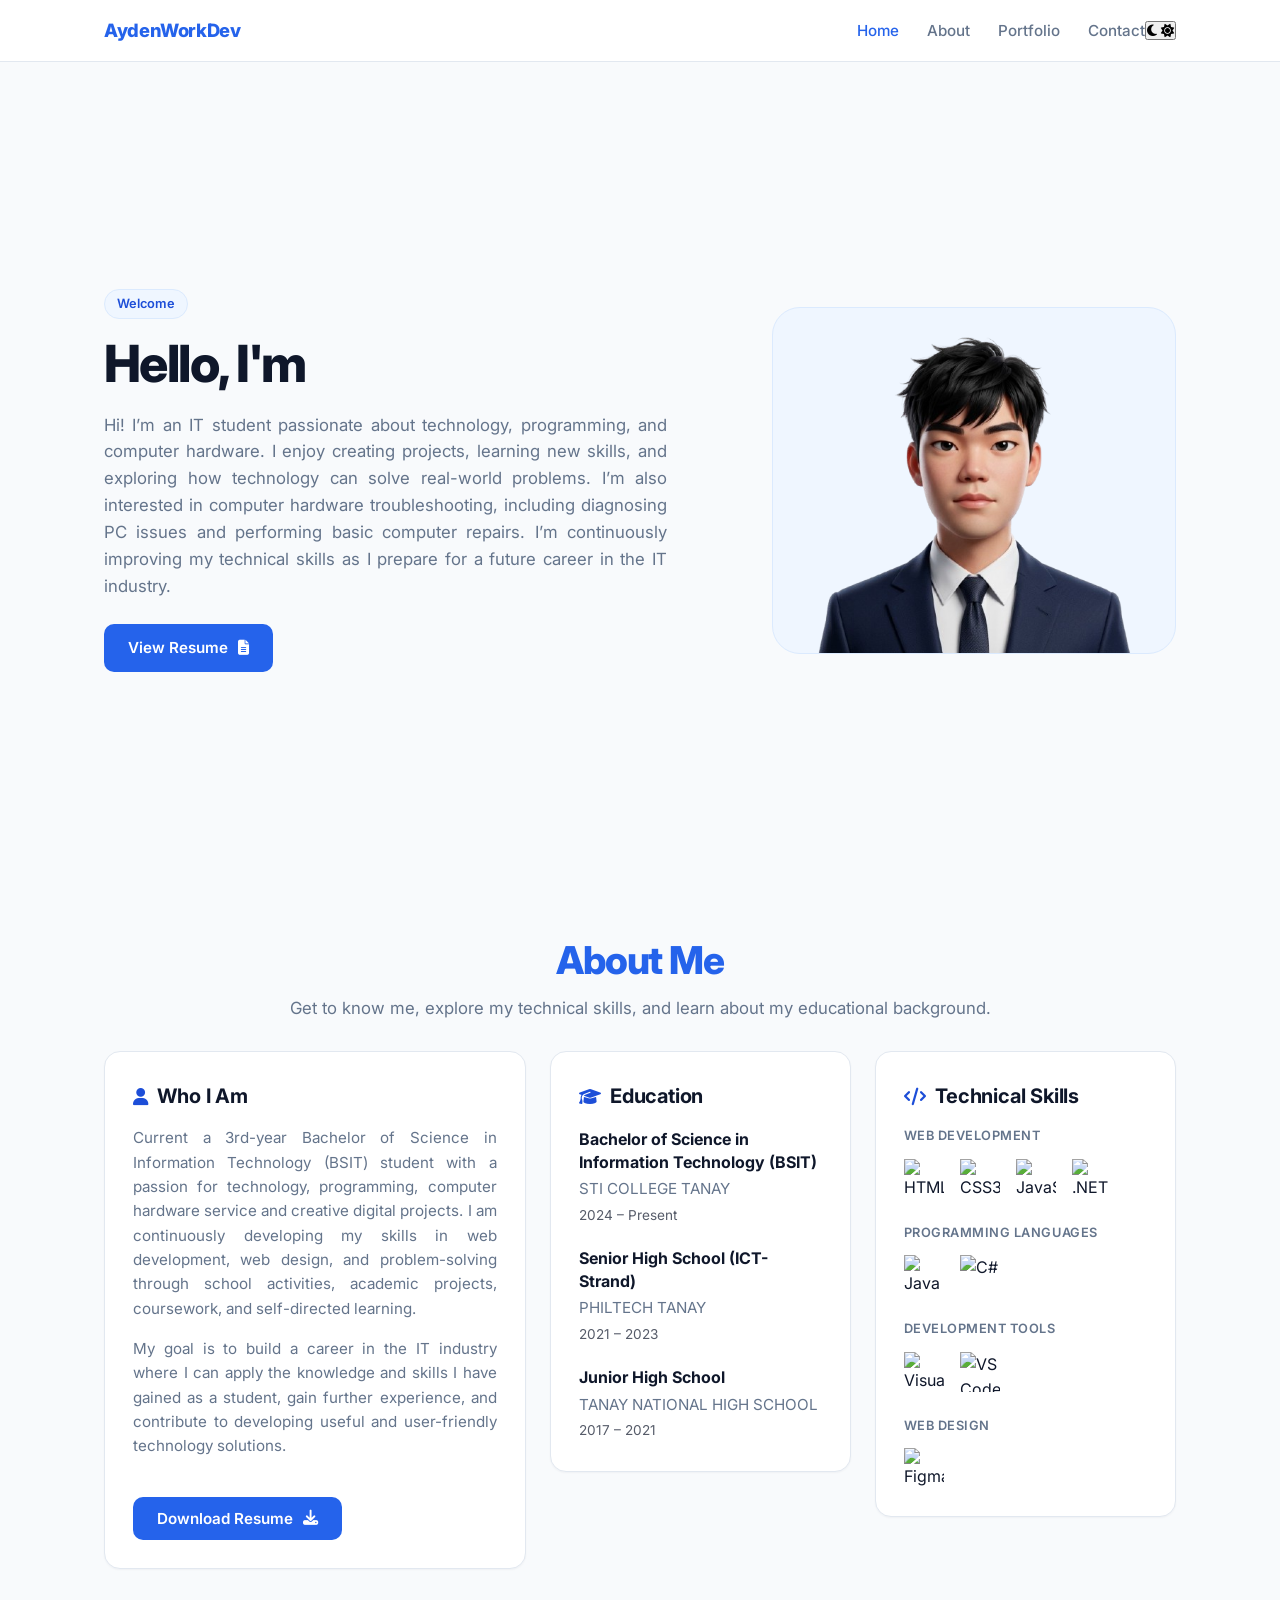
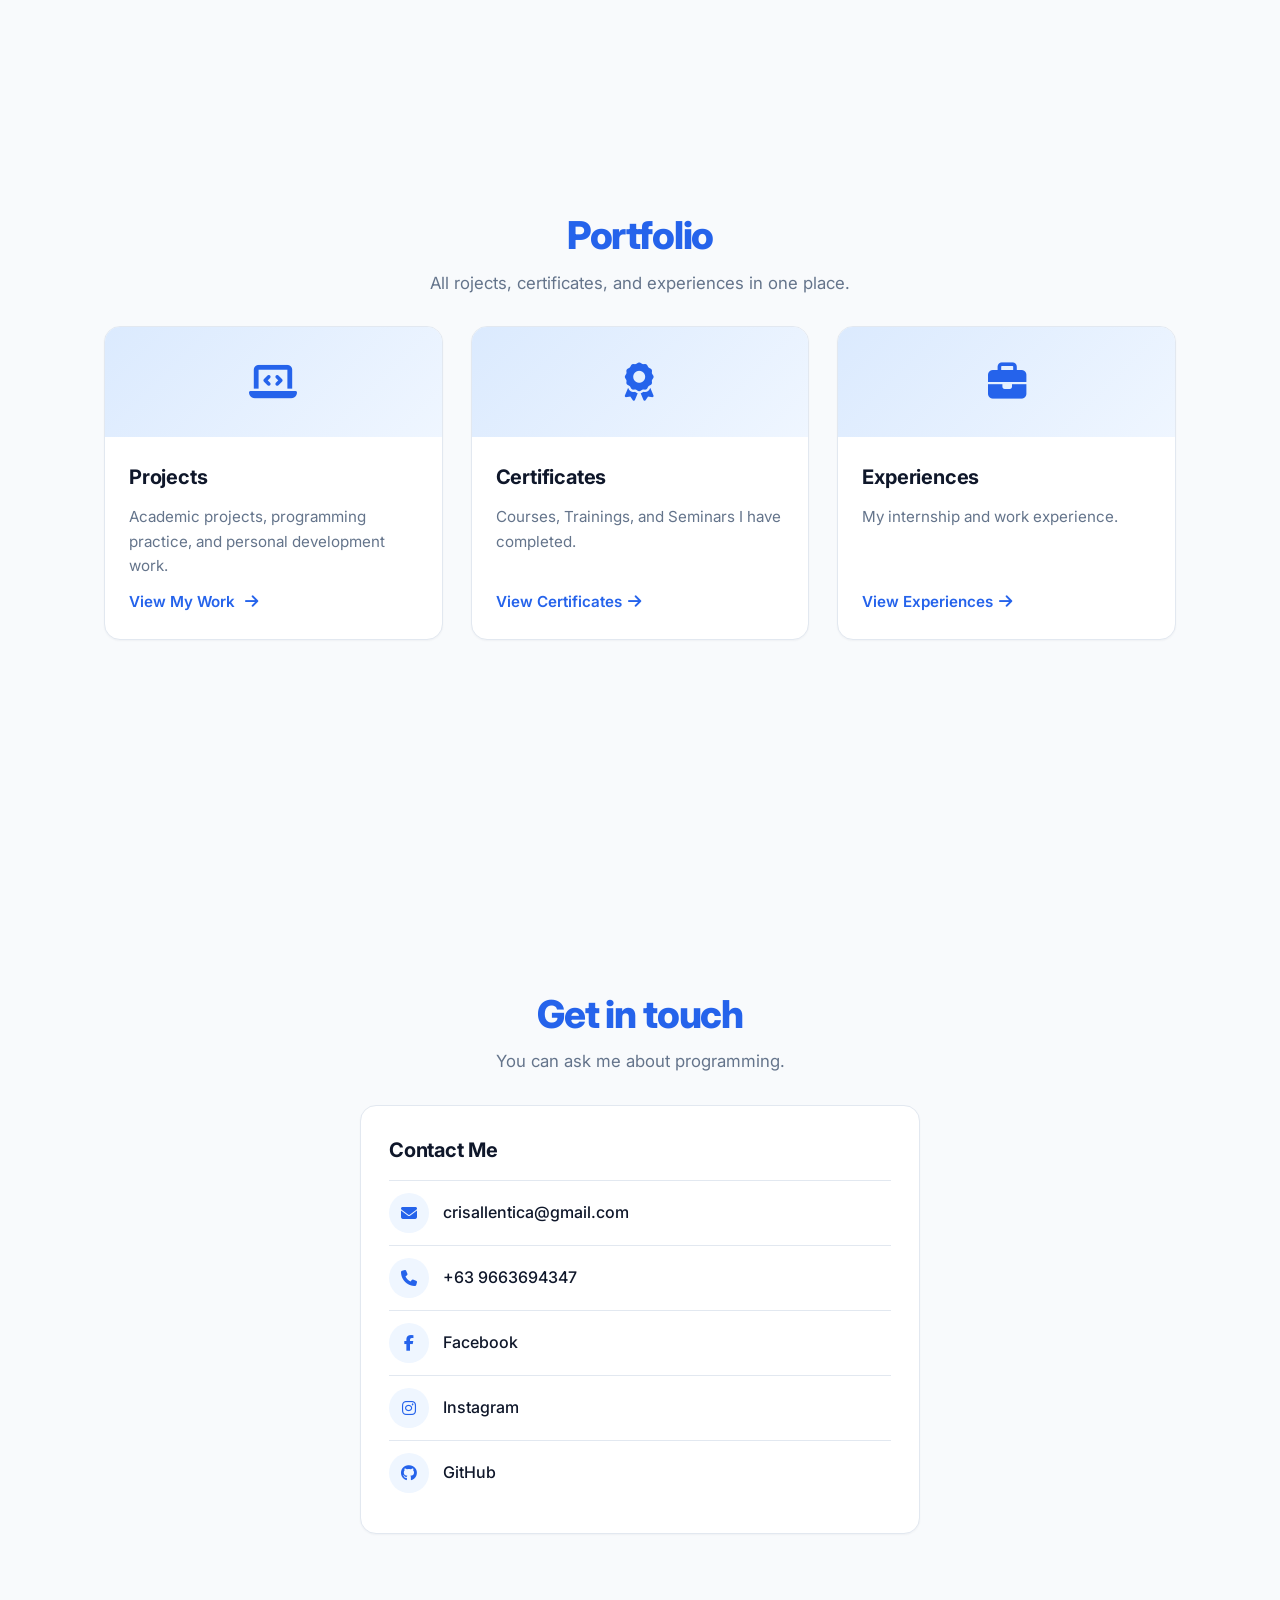
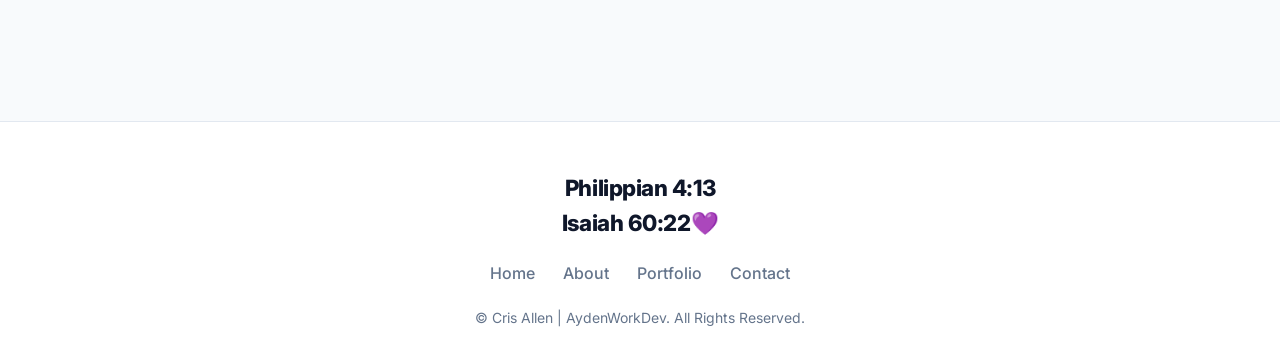
==== commit 6c85a3d6: "Update index.html" ====
--- a/index.html
+++ b/index.html
@@ -7,9 +7,18 @@
     <link rel="stylesheet" href="https://cdnjs.cloudflare.com/ajax/libs/font-awesome/6.5.1/css/all.min.css">
     <link rel="stylesheet" href="https://cdn.jsdelivr.net/gh/devicons/devicon@latest/devicon.min.css">
     <link rel="stylesheet" href="styles.css">
+    <script>
+    (function () {
+      try {
+        var saved = localStorage.getItem("theme");
+        var system = window.matchMedia("(prefers-color-scheme: dark)").matches ? "dark" : "light";
+        document.documentElement.setAttribute("data-theme", saved || system);
+      } catch (e) {}
+    })();
+    </script>
+    <link rel="stylesheet" href="darkmode.css">
     <title>Cris Allen | Portfolio</title>
 </head>
-
 
 <body>
   <!--logo + menu-->
@@ -153,7 +162,6 @@
                 </div>
               </div>
 
-
               <!-- Web Design -->
               <div class="skill-group">
                 <h4>Web Design</h4>
@@ -263,7 +271,7 @@
   <!--Footer-->
   <footer class="site-footer">
     <h3>Philippian 4:13</h3>
-    <h3>Isaiah 60:22 💜</h3>
+    <h3>Isaiah 60:22💜</h3>
     <ul class="footer-nav">
       <li><a href="#home">Home</a></li>
       <li><a href="#about">About</a></li>
@@ -278,6 +286,7 @@
 
   <script src="https://unpkg.com/typed.js@2.0.16/dist/typed.umd.js"></script>
   <script src="script.js"></script>
+  <script src="Theme.js"></script>
 </body>
 
 </html>
--- a/styles.css
+++ b/styles.css
@@ -32,6 +32,7 @@
 a { color: inherit; text-decoration: none; }
 :focus-visible { outline: 3px solid var(--brand); outline-offset: 3px; border-radius: 6px; }
 
+
 /* ----- Header ----- */
 .site-header {
   position: sticky; top: 0; z-index: 10;
@@ -41,9 +42,9 @@
 }
 .nav {
   max-width: 1120px; margin: 0 auto; padding: 16px 24px;
-  display: flex; align-items: center; justify-content: space-between;
-}
-.logo { font-weight: 800; font-size: 1.15rem; letter-spacing: -.02em; color: var(--brand); }
+  display: flex; align-items: center;
+}
+.logo { font-weight: 800; font-size: 1.15rem; letter-spacing: -.02em; color: var(--brand); margin-right: auto; }
 .nav ul { display: flex; gap: 28px; list-style: none; }
 .nav ul a { font-size: .95rem; font-weight: 500; color: var(--muted); padding: 6px 0; transition: color .2s; }
 .nav ul a:hover,
@@ -68,6 +69,7 @@
 .btn i { transition: transform .2s; }
 .btn:hover i { transform: translateY(-2px); }
 
+
 /* ----- Tag ----- */
 .tag {
   display: inline-block;
@@ -80,7 +82,7 @@
 
 /* ----- Home / Hero ----- */
 .hero {
-  position: relative;            /* needed so the photo can be placed inside it */
+  position: relative;            
   max-width: 1120px; margin: 0 auto; padding: 24px;
   min-height: calc(100vh - 64px);
   min-height: calc(100svh - 64px);
@@ -90,20 +92,27 @@
 .image {
   width: min(404px, 100%);
   margin-left: auto;
-  padding: 24px 24px 0;          /* blue space on top and sides, shoulders touch the bottom */
+  padding: 24px 24px 0;          
   background: #eff6ff;
   border: 1px solid #dbeafe;
   border-radius: 28px;
   overflow: hidden;
-  line-height: 0;                /* removes the tiny gap under the picture */
+  line-height: 0;         
 }
 
 .image img {
   width: 100%;
-  height: auto;                  /* keeps your photo's own 500 x 454 shape */
+  height: auto;                 
   display: block;
 }
 
+.hero-text h1 {
+  margin-top: 16px;
+  font-size: clamp(2rem, 4.2vw, 2.8rem);
+  font-weight: 800;
+  letter-spacing: -.03em;
+  line-height: 1.1;
+}
 .hero-text h1 {
   margin-top: 16px;
   font-size: clamp(2.2rem, 5vw, 3.2rem);
@@ -111,7 +120,8 @@
 }
 .typedText { color: var(--brand); text-transform: capitalize; }
 .hero-text p { margin-top: 20px; color: var(--muted); font-size: 1.05rem; text-align: justify; }
-.hero-actions { margin-top: 24px; }
+
+.hero-actions {display: flex; flex-wrap: wrap; gap: 0.75rem; align-items: center; margin-top: 1.5rem;}
 
 .social { display: flex; gap: 12px; margin-top: 24px; }
 .social a {
@@ -123,7 +133,6 @@
 .social a:hover { color: #fff; background: var(--brand); border-color: var(--brand); }
 
 
-
 /* ----- Sections ----- */
 .section { max-width: 1120px; margin: 0 auto; padding: 40px 24px; }
 .section-head { text-align: center; max-width: 900px; margin: 0 auto 30px; }
@@ -133,7 +142,7 @@
 }
 .section-head p { margin-top: 12px; color: var(--muted); font-size: 1.05rem; }
 
-/* Portfolio and Contact each fill the screen under the header */
+/* Portfolio and Contact  */
 #portfolio, #contact {
   min-height: calc(100vh - 64px);
   min-height: calc(100svh - 64px);
@@ -141,7 +150,7 @@
 }
 #contact .contact-card { width: 100%; }
 
-/* ----- Panels (About, Skills, Contact) ----- */
+/* ----- Panels (Contact) ----- */
 .panel {
   background: var(--surface);
   border: 1px solid var(--line);
@@ -153,17 +162,29 @@
 .panel p { color: var(--muted); font-size: .95rem; text-align: justify; }
 .panel .btn { margin-top: 22px; }
 
-.about-grid { display: grid; grid-template-columns: 1.6fr 1fr; gap: 24px; align-items: start; }
-.about-grid .panel { padding: 30px; }
-.about-grid .panel p { font-size: .9rem; line-height: 1.6; text-align: justify; hyphens: auto; }
-
-/* Skills */
-.skills-grid { display: grid; grid-template-columns: repeat(2, 1fr); gap: 28px 20px; }
+/* ===== ABOUT ===== */
+.about-grid { display: grid; grid-template-columns: 1.4fr 1fr 1fr;  gap: 1.5rem; align-items: start;}
+ 
+/* Panel titles with icon (Who I Am, Education, Technical Skills) */
+.about-grid .panel h3 {display: flex; align-items: center; gap: 0.6rem;}
+.about-grid .panel h3 i {color: var(--brand-dark); font-size: 1.1rem; flex-shrink: 0;}
+.about-grid .panel p {margin: 0 0 1rem;}
+ 
+/* ===== EDUCATION ===== */
+.edu-list {display: flex; flex-direction: column; gap: 1.25rem; margin-top: 1rem;}
+.edu-item h4 {margin: 0 0 0.25rem; font-size: 1rem; line-height: 1.4;}
+.about-grid .edu-item .edu-school {margin: 0;}
+.edu-year {display: inline-block; margin-top: 0.2rem; font-size: 0.85rem; opacity: 0.7;}
+
+/*==== Skills =====*/
+.skills-grid {  display: grid; grid-template-columns: 1fr;gap: 24px;}
 .skill-group h4 { font-size: .8rem; font-weight: 600; color: var(--muted); text-transform: uppercase; letter-spacing: .04em; margin-bottom: 12px; }
 .skills-list { display: flex; flex-wrap: wrap; gap: 16px; }
 .skills-list img:hover { transform: scale(1.15); }
 .skills-list img { width: 40px; height: 40px; transition: transform .25s ease; }
 .skills-list img:hover { transform: scale(1.15); }
+
+
 
 /* ----- Portfolio cards (same look as project cards) ----- */
 .grid { display: grid; grid-template-columns: repeat(auto-fit, minmax(300px, 1fr)); gap: 28px; }
@@ -199,11 +220,8 @@
   transition: color .2s;
 }
 .contact-item:hover { color: var(--brand); }
-.contact-icon {
-  width: 40px; height: 40px; display: grid; place-items: center;
-  border-radius: 50%; background: var(--brand-soft); color: var(--brand);
-  flex-shrink: 0;
-}
+.contact-icon { width: 40px; height: 40px; display: grid; place-items: center; border-radius: 50%; background: var(--brand-soft); color: var(--brand);flex-shrink: 0; }
+.contact-social { margin-top: 1rem; display: flex; gap: 0.75rem;}
 
 /* ----- Footer ----- */
 .site-footer { background: var(--surface); border-top: 1px solid var(--line); padding: 48px 24px 32px; text-align: center; margin-top: 40px; }
@@ -230,15 +248,18 @@
 }
 
   .hero .social { justify-content: center; }
-  .about-grid { grid-template-columns: 1fr; }
-
+  .about-grid {grid-template-columns: 1fr;}
+  .edu-list {gap: 1.1rem;}
+  .edu-item h4 {font-size: 0.95rem;}
 }
 /* ----- Mobile menu ----- */
 @media (max-width: 700px) {
   .menu-toggle { display: block; }
 
-  .nav { position: relative; }
-
+  .nav { position: relative;display: flex; align-items: center; gap: 6px; }
+
+  .nav .logo { margin-right: auto; }   /* logo left, buttons right */
+  .theme-btn { order: 1; margin-left: 0; }
   .nav ul {
     display: none;
     position: absolute;
@@ -250,15 +271,23 @@
     background: var(--surface);
     border-bottom: 1px solid var(--line);
     padding: 8px 24px 16px;
+    order: 3;
   }
 
   .nav ul.open { display: flex; }
   .nav ul a { display: block; padding: 12px 0; }
   .page-head { padding-top: 48px; }
 
+  /* .about-grid {grid-template-columns: 1fr;} */
   .section { padding: 40px 20px; }
   .panel { padding: 22px;  }
   .skills-grid { grid-template-columns: 1fr 1fr; }
+
+  .edu-item h4 {font-size: 0.9rem; line-height: 1.35;}
+  .edu-school {font-size: 0.85rem;}
+  .edu-year {font-size: 0.78rem;}
+
+  .hero-actions .btn {flex: 1 1 100%; justify-content: center; text-align: center;}
 
   .hero {
     min-height: auto;
@@ -282,9 +311,9 @@
   .hero-text h1 { margin-top: 12px; }
 
 }
-
-
+/* ----- Reduced motion ----- */
 @media (prefers-reduced-motion: reduce) {
   * { transition: none !important; scroll-behavior: auto !important; }
   .image { animation: none; }
 }
+
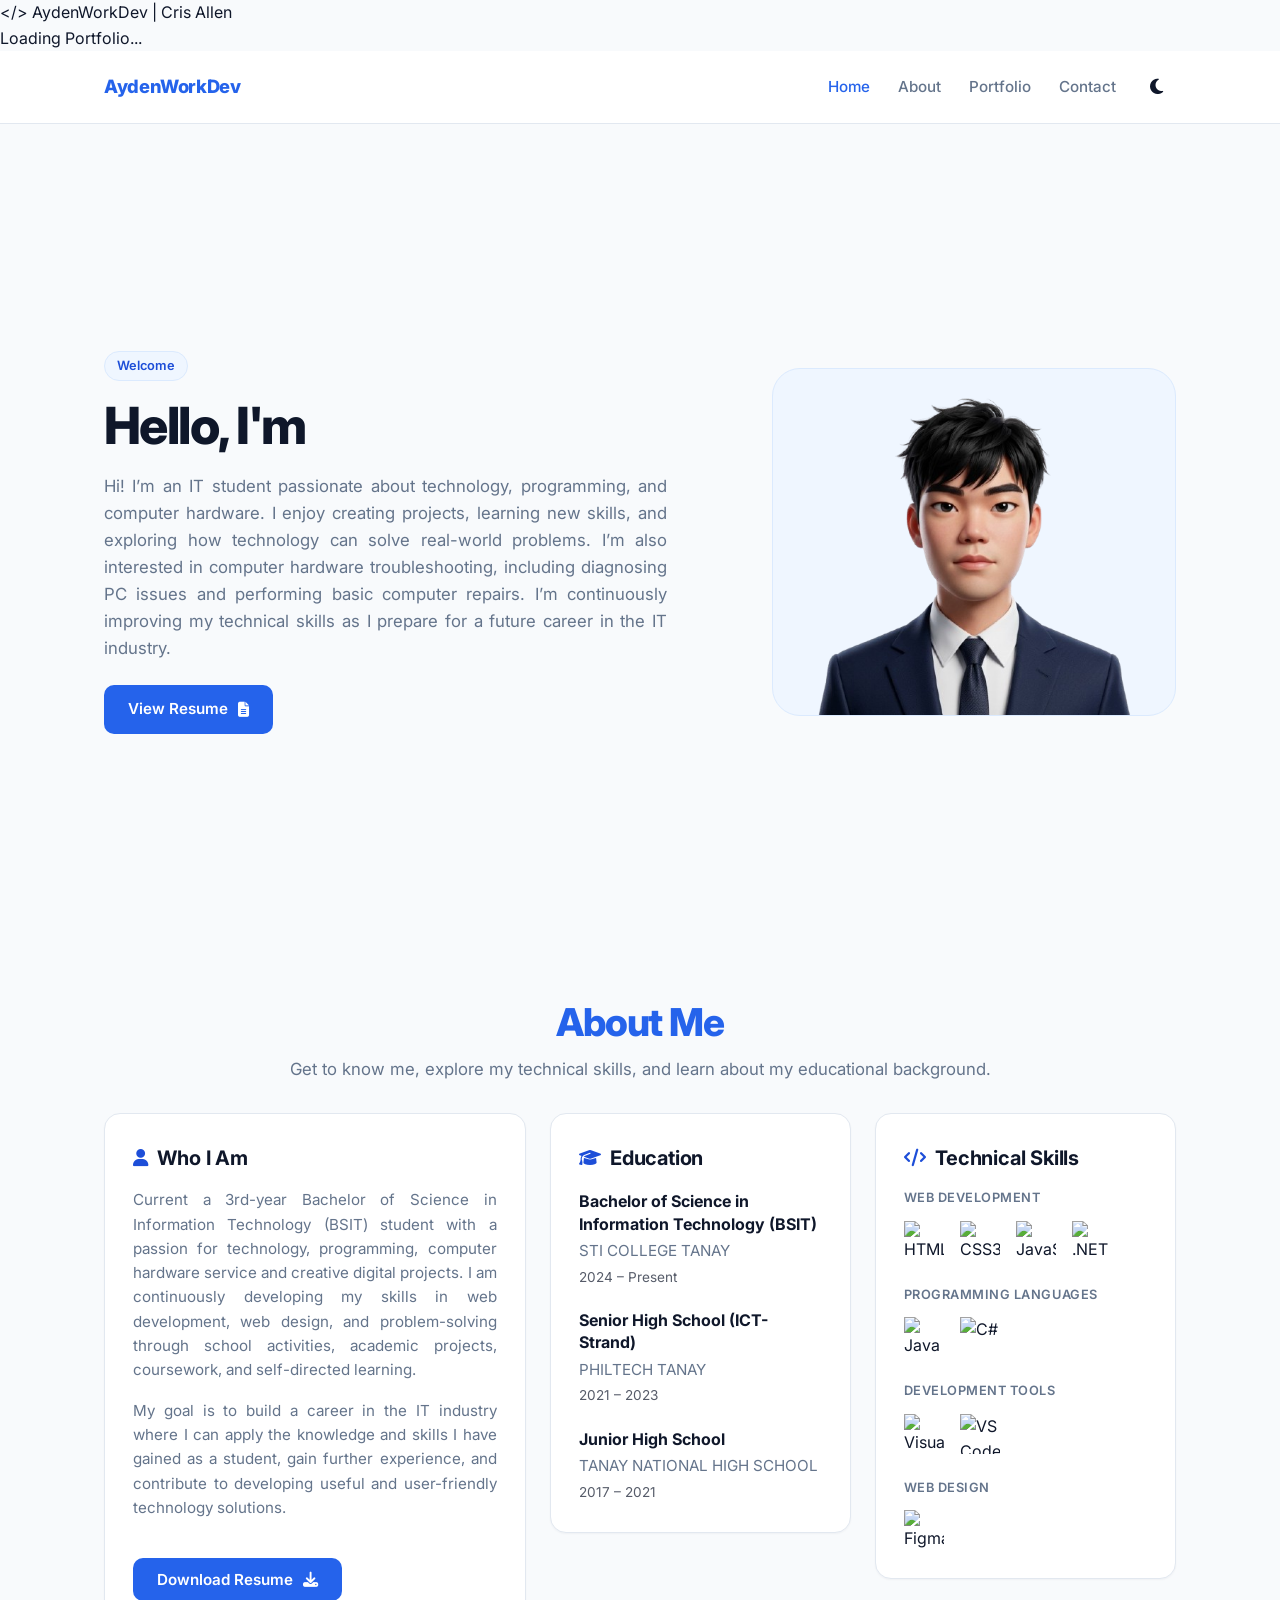
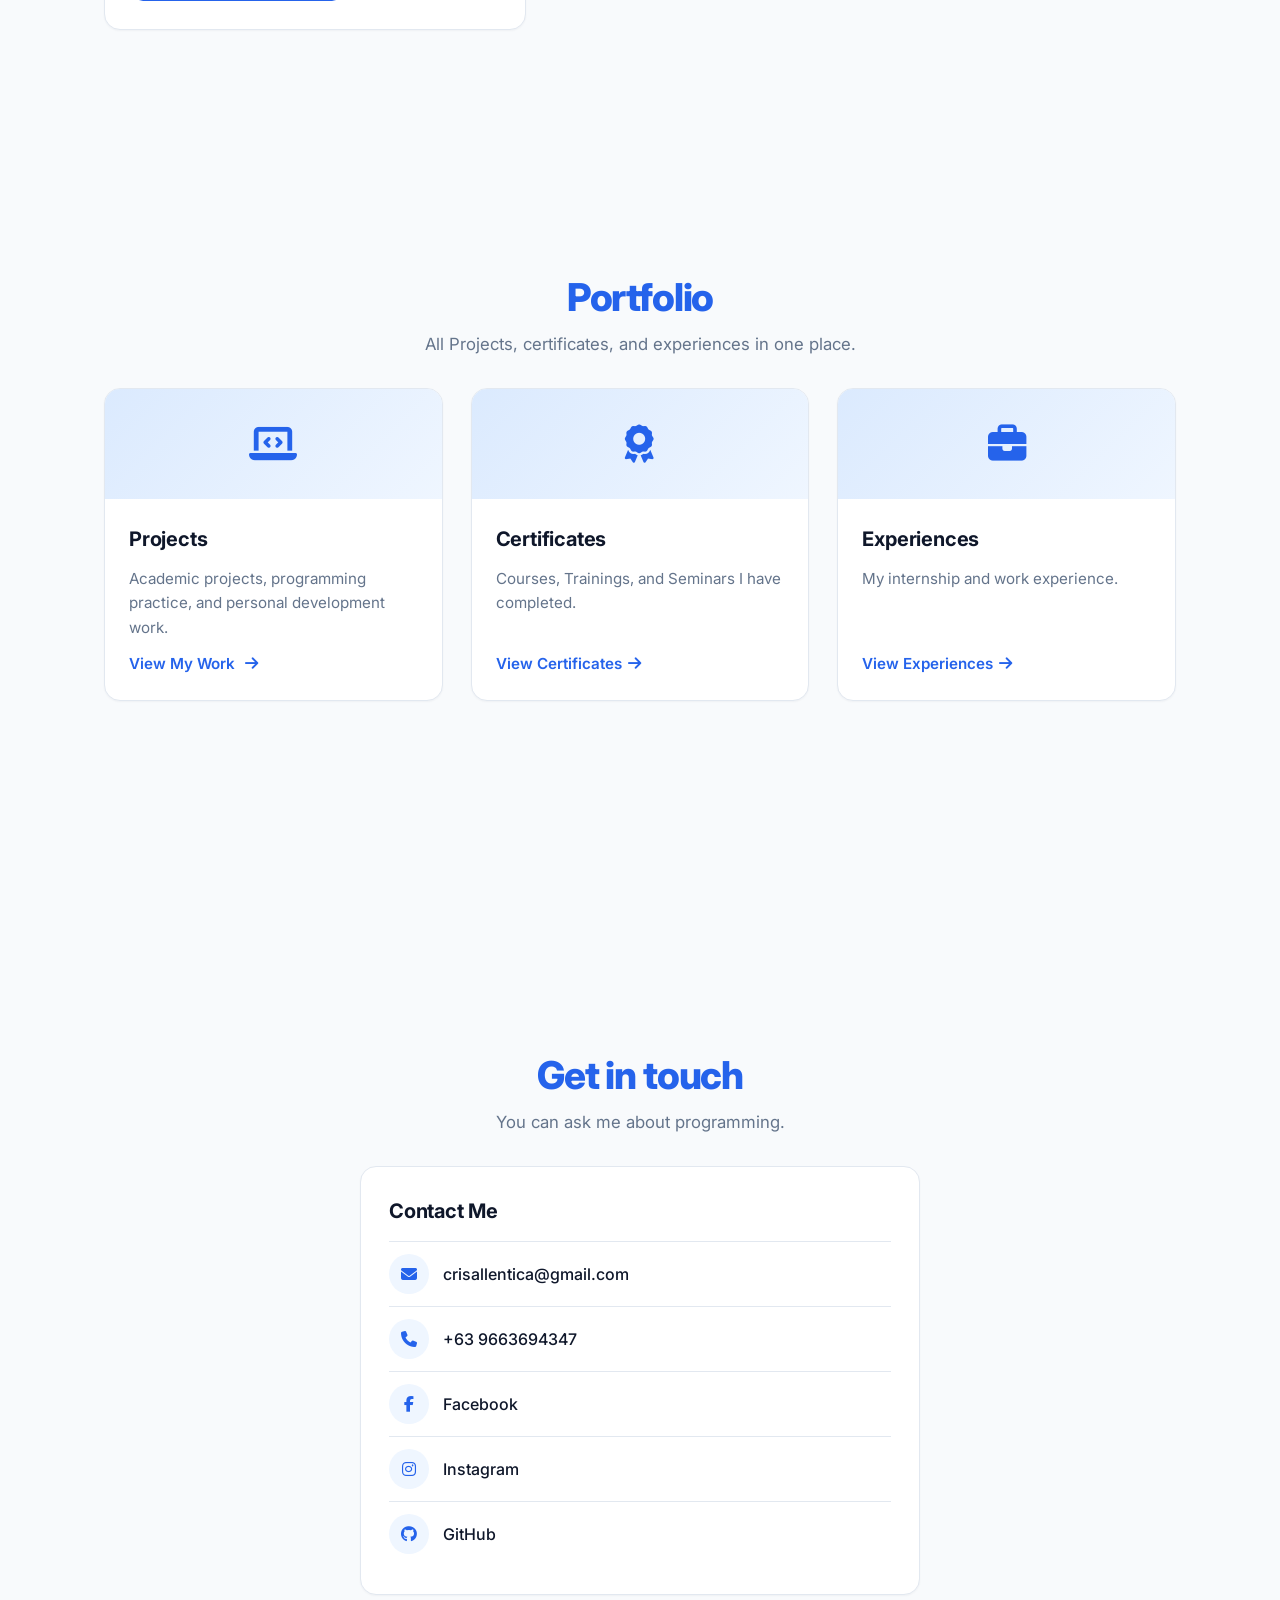
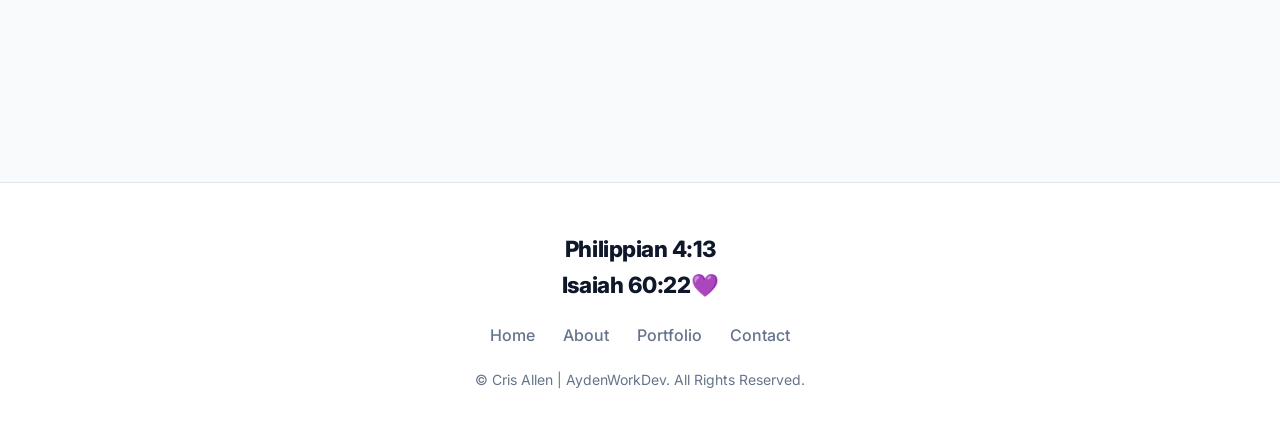
==== commit 4b204d38: "Update index.html" ====
--- a/index.html
+++ b/index.html
@@ -6,21 +6,26 @@
     <link href="https://fonts.googleapis.com/css2?family=Inter:wght@400;500;600;700;800&display=swap" rel="stylesheet">
     <link rel="stylesheet" href="https://cdnjs.cloudflare.com/ajax/libs/font-awesome/6.5.1/css/all.min.css">
     <link rel="stylesheet" href="https://cdn.jsdelivr.net/gh/devicons/devicon@latest/devicon.min.css">
+    <link rel="icon" type="image/png" href="">
     <link rel="stylesheet" href="styles.css">
-    <script>
-    (function () {
-      try {
-        var saved = localStorage.getItem("theme");
-        var system = window.matchMedia("(prefers-color-scheme: dark)").matches ? "dark" : "light";
-        document.documentElement.setAttribute("data-theme", saved || system);
-      } catch (e) {}
-    })();
-    </script>
     <link rel="stylesheet" href="darkmode.css">
     <title>Cris Allen | Portfolio</title>
 </head>
 
 <body>
+  <div class="loader" id="loader" role="status" aria-live="polite">
+    <div class="loader-inner">
+      <div class="loader-logo">
+        <span class="loader-code">&lt;/&gt;</span>
+        <span class="loader-brand">AydenWorkDev</span>
+        <span class="loader-sep">|</span>
+        <span class="loader-name">Cris Allen</span>
+      </div>
+      <div class="loader-bar"><span></span></div>
+      <p class="loader-text">Loading Portfolio...</p>
+    </div>
+  </div>
+
   <!--logo + menu-->
   <header class="site-header">
     <nav class="nav" aria-label="Main">
@@ -191,7 +196,7 @@
     <section class="section" id="portfolio">
       <div class="section-head">
         <h2>Portfolio</h2>
-        <p>All rojects, certificates, and experiences in one place.</p>
+        <p>All Projects, certificates, and experiences in one place.</p>
       </div>
 
       <div class="grid">
@@ -239,7 +244,7 @@
       <article class="panel contact-card">
         <h3>Contact Me</h3>
       
-        <a class="contact-item" href="emailto: crisallentica@gmail.com">
+        <a class="contact-item" href="mailto: crisallentica@gmail.com">
           <span class="contact-icon"><i class="fa-solid fa-envelope" aria-hidden="true"></i></span>
           <span>crisallentica@gmail.com</span>
         </a>
@@ -287,6 +292,14 @@
   <script src="https://unpkg.com/typed.js@2.0.16/dist/typed.umd.js"></script>
   <script src="script.js"></script>
   <script src="Theme.js"></script>
+  <script>
+    (function () {
+      try {
+        var saved = localStorage.getItem("theme");
+        var system = window.matchMedia("(prefers-color-scheme: dark)").matches ? "dark" : "light";
+        document.documentElement.setAttribute("data-theme", saved || system);
+      } catch (e) {}
+    })();
+    </script>
 </body>
-
 </html>
--- a/darkmode.css
+++ b/darkmode.css
@@ -0,0 +1,46 @@
+/* ----- Theme button ----- */
+.theme-btn {
+  display: inline-flex; align-items: center; justify-content: center;
+  width: 40px; height: 40px;
+  margin-left: 20px;
+  border: 0; border-radius: 50%;
+  background: transparent;
+  color: var(--ink);
+  font-size: 1.1rem;
+  cursor: pointer;
+  transition: background .2s ease, transform .2s ease;
+}
+.theme-btn:hover { background: rgba(127,127,127,.18); transform: rotate(15deg); }
+.theme-btn .fa-sun { display: none; }
+
+html[data-theme="dark"] .theme-btn .fa-moon { display: none; }
+html[data-theme="dark"] .theme-btn .fa-sun { display: inline; color: #fbbf24; }
+
+@media (max-width: 700px) {
+  .theme-btn { order: 1; margin-left: 0; }
+  .menu-toggle { order: 2; }
+}
+
+/* ----- Dark theme ----- */
+html[data-theme="dark"] {
+  --bg: #0b1120;
+  --surface: #111a2e;
+  --ink: #e5e7eb;
+  --muted: #94a3b8;
+  --line: #1f2a44;
+  --brand: #5b8cff;
+  --brand-dark: #7aa2ff;
+  --brand-soft: rgba(91, 140, 255, .15);
+  color-scheme: dark;
+  scrollbar-color: #334155 #0b1120;
+}
+html[data-theme="dark"] ::-webkit-scrollbar-track { background: #0b1120; }
+html[data-theme="dark"] ::-webkit-scrollbar-thumb { background: #334155; }
+
+/* Hard-coded colors that variables don't cover */
+html[data-theme="dark"] .site-header { background: rgba(17, 26, 46, .9); }
+html[data-theme="dark"] .image { background: var(--surface); border-color: var(--line); }
+html[data-theme="dark"] .tag { border-color: var(--line); }
+html[data-theme="dark"] .card-head { background: linear-gradient(135deg, #1e2a4a, #111a2e); }
+html[data-theme="dark"] .card:hover { border-color: #334155; box-shadow: 0 16px 32px -12px rgba(91,140,255,.25); }
+html[data-theme="dark"] .skills-list img { background: #e2e8f0; border-radius: 8px; padding: 4px; }
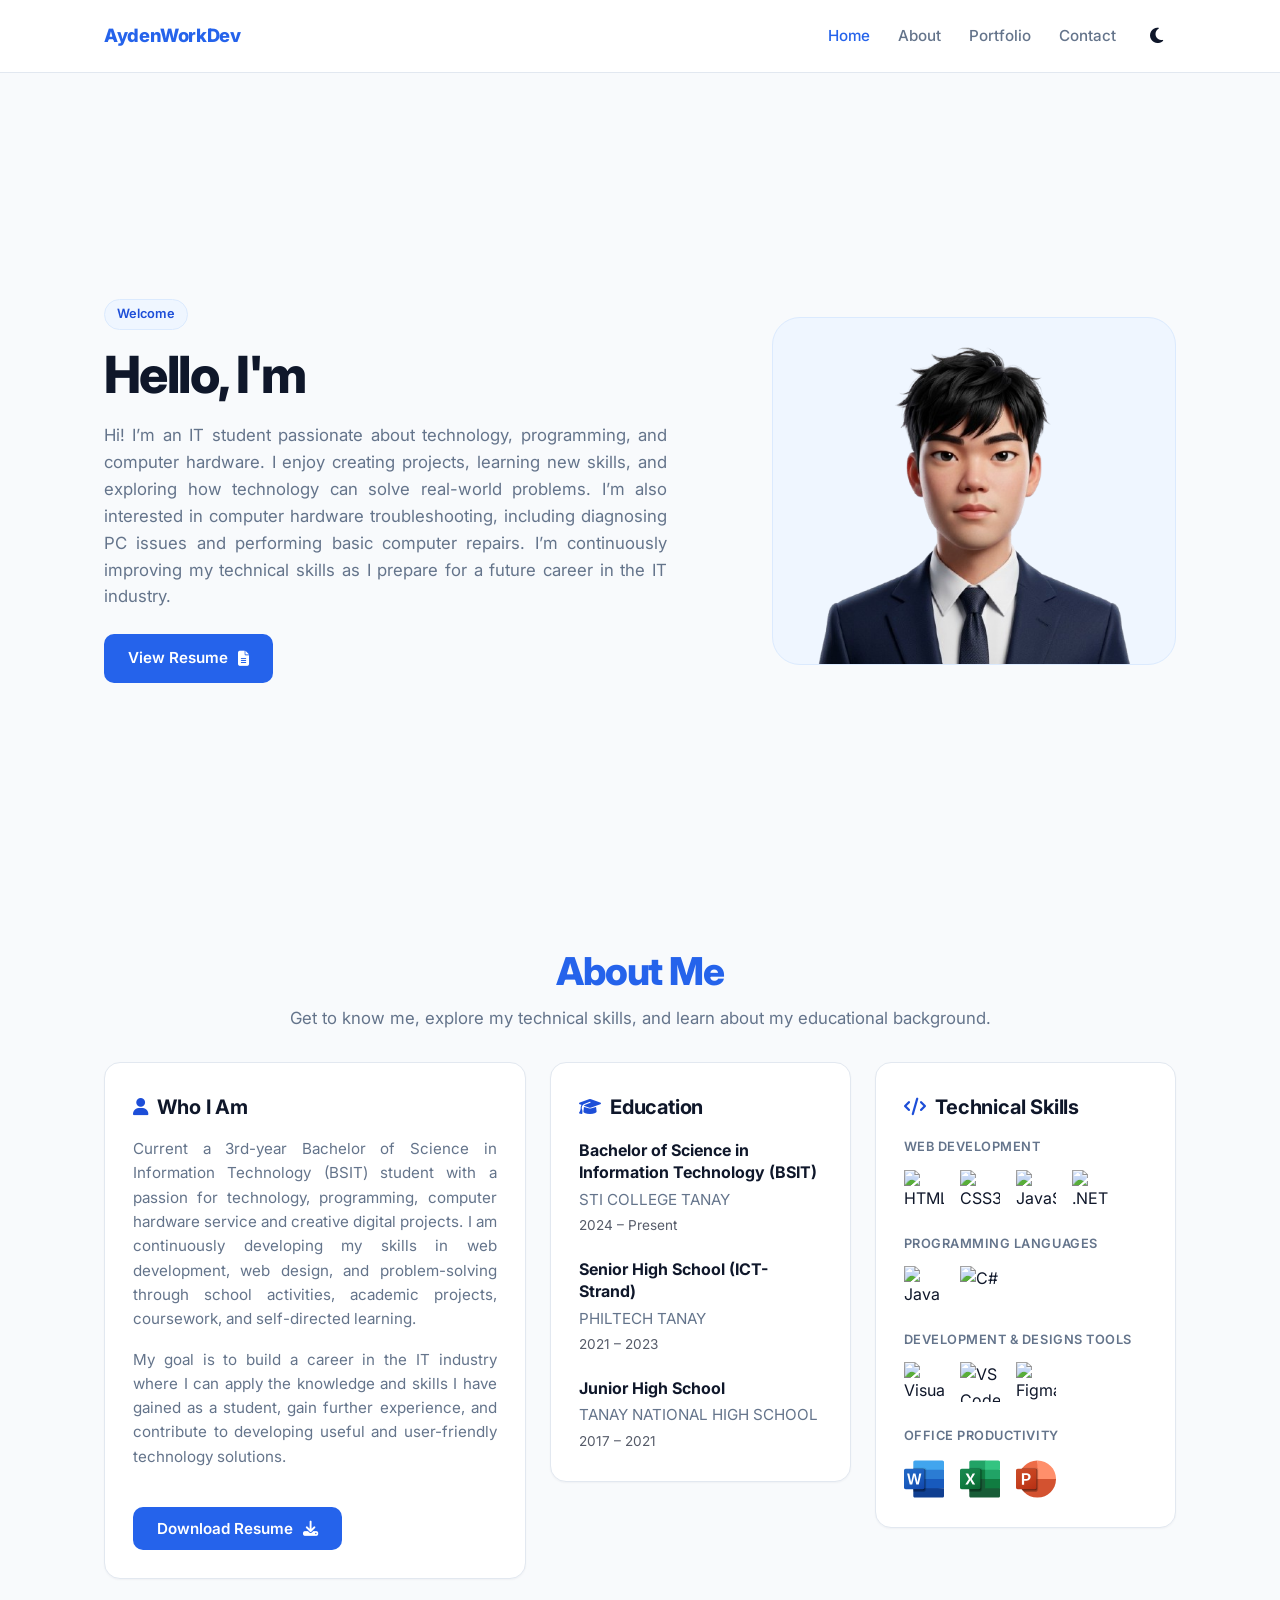
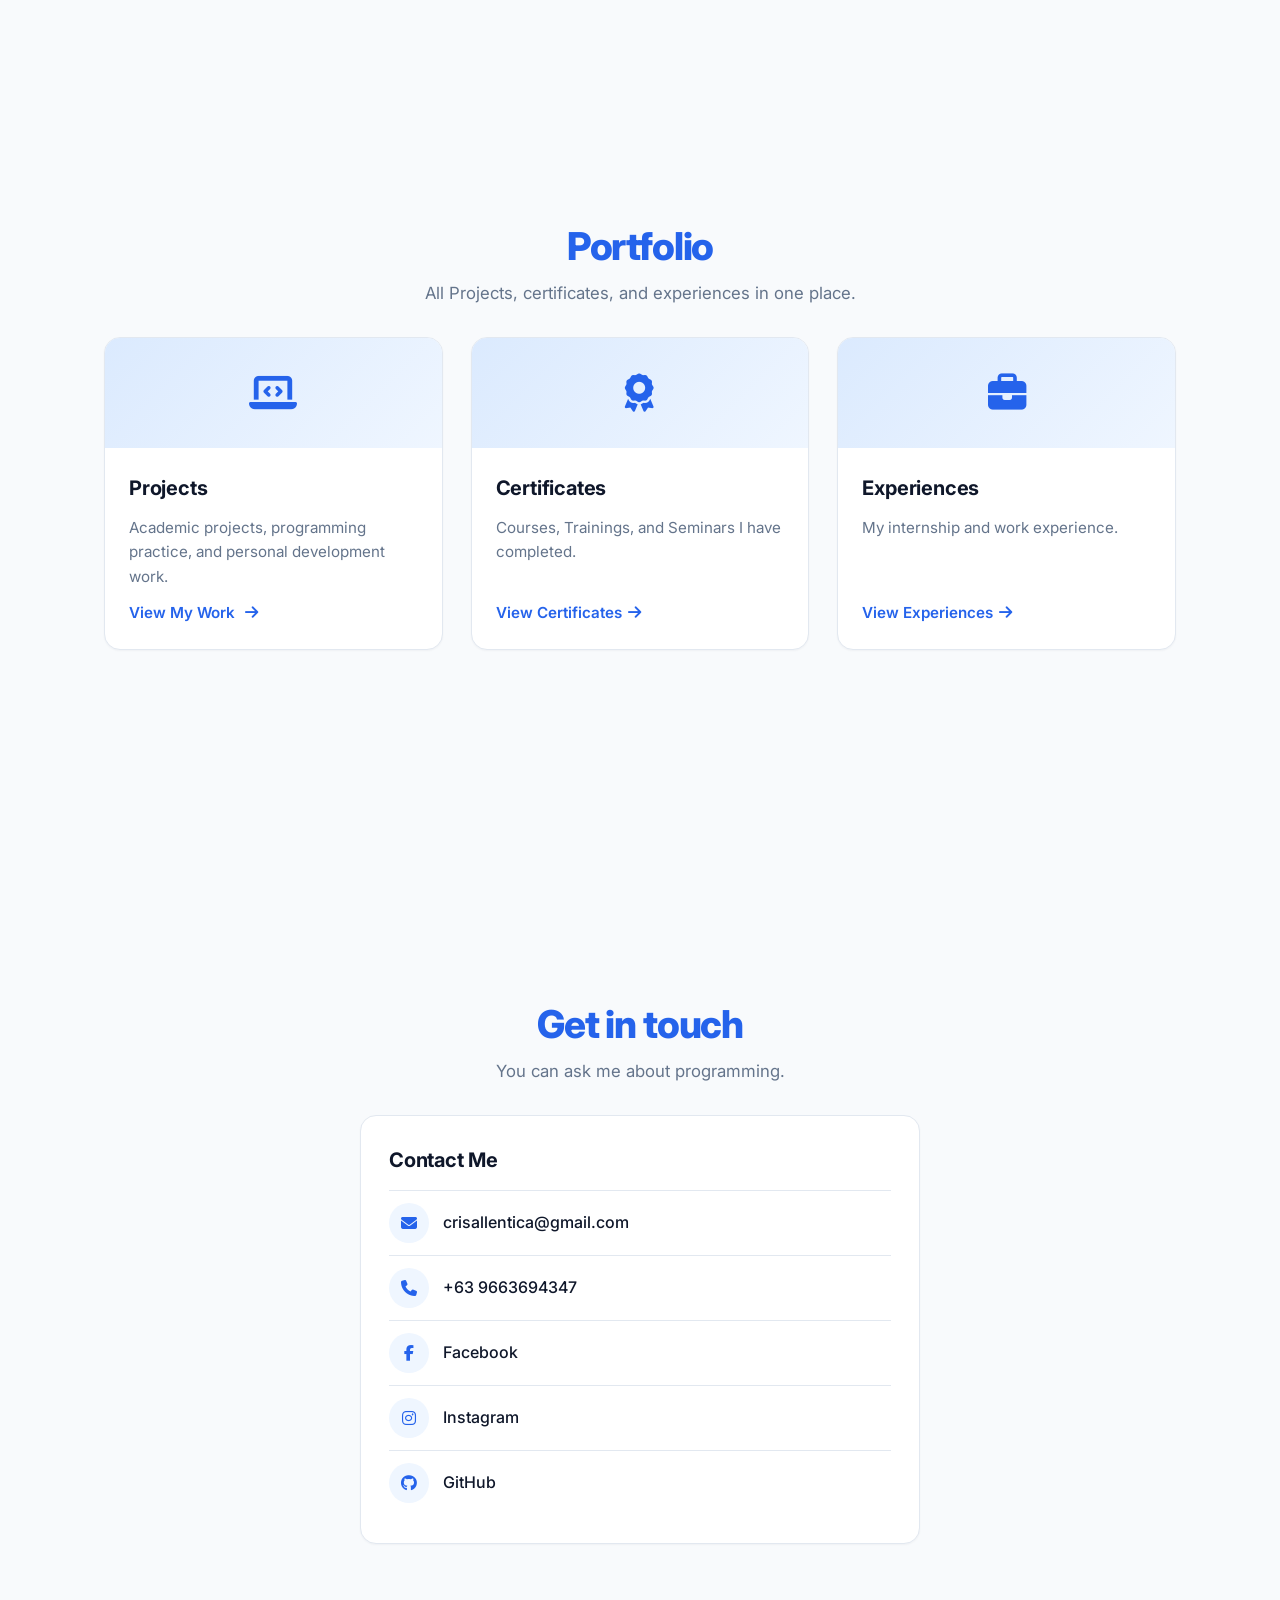
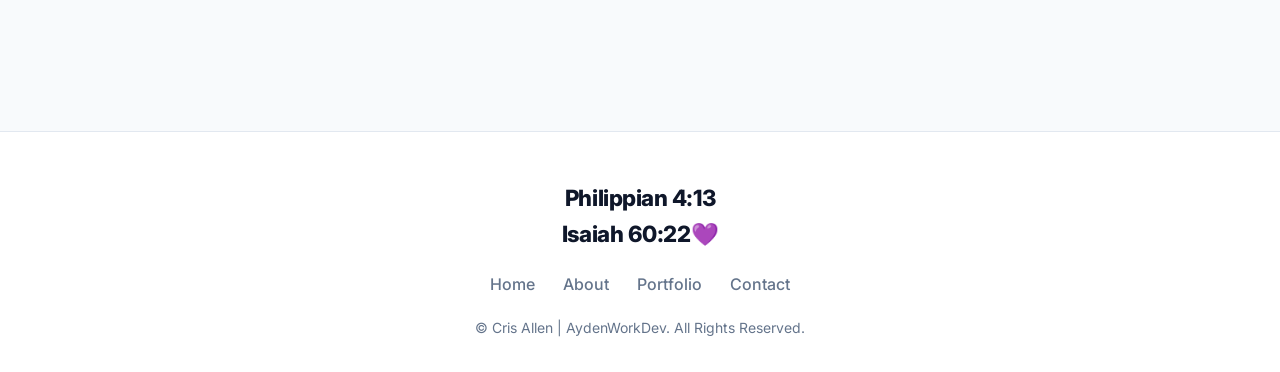
==== commit 88170386: "Update index.html" ====
--- a/index.html
+++ b/index.html
@@ -158,33 +158,26 @@
 
               <!-- Development Tools -->
               <div class="skill-group">
-                <h4>Development Tools</h4>
+                <h4>Development & Designs Tools</h4>
                 <div class="skills-list">
                   <img src="https://cdn.jsdelivr.net/gh/devicons/devicon@latest/icons/visualstudio/visualstudio-original.svg"
                     title="Visual Studio" alt="Visual Studio" />
                   <img src="https://cdn.jsdelivr.net/gh/devicons/devicon@latest/icons/vscode/vscode-original.svg"
                     title="VS Code" alt="VS Code" />
-                </div>
-              </div>
-
-              <!-- Web Design -->
-              <div class="skill-group">
-                <h4>Web Design</h4>
-                <div class="skills-list">
                   <img src="https://cdn.jsdelivr.net/gh/devicons/devicon@latest/icons/figma/figma-original.svg"
                     title="Figma" alt="Figma" />
                 </div>
               </div>
 
-              <!-- Office Productivity -->
-              <!-- <div class="skill-group">
+              <!-- Office Productivity  -->
+              <div class="skill-group">
                 <h4>Office Productivity</h4>
                 <div class="skills-list">
                   <img src="logo/Word_Logo.svg" title="Microsoft Word" alt="Microsoft Word" />
                   <img src="logo/Excel_Logo.svg" title="Microsoft Excel" alt="Microsoft Excel" />
                   <img src="logo/PowerPoint_Logo.svg" title="Microsoft PowerPoint" alt="Microsoft PowerPoint" />
                 </div>
-              </div> -->
+              </div>
 
             </div><!-- /skills-grid -->
           </article>
--- a/styles.css
+++ b/styles.css
@@ -315,5 +315,70 @@
 @media (prefers-reduced-motion: reduce) {
   * { transition: none !important; scroll-behavior: auto !important; }
   .image { animation: none; }
-}
-
+
+  }
+/* ===== LOADING SCREEN ===== */
+.loader {
+  position: fixed;
+  inset: 0;
+  z-index: 9999;
+  display: grid;
+  place-items: center;
+  background: var(--bg);
+  transition: opacity .5s ease, visibility .5s ease;
+  animation: loaderFallback 0s linear 4s forwards;   /* safety net */
+}
+.loader.hide { opacity: 0; visibility: hidden; }
+
+.loader-inner { text-align: center; padding: 0 20px; }
+
+.loader-logo {
+  display: flex;
+  align-items: center;
+  justify-content: center;
+  flex-wrap: wrap;
+  gap: 10px;
+  font-size: clamp(1.4rem, 5vw, 2.2rem);
+  font-weight: 800;
+  letter-spacing: -.02em;
+  color: var(--ink);
+  animation: loaderIn .8s ease both;
+}
+.loader-code,
+.loader-brand { color: var(--brand); }
+.loader-sep { color: var(--muted); font-weight: 400; }
+
+.loader-bar {
+  width: min(260px, 70vw);
+  height: 4px;
+  margin: 22px auto 14px;
+  background: var(--line);
+  border-radius: 999px;
+  overflow: hidden;
+}
+.loader-bar span {
+  display: block;
+  height: 100%;
+  width: 0;
+  background: var(--brand);
+  border-radius: 999px;
+  animation: loaderBar 1.6s ease-in-out forwards;
+}
+
+.loader-text {
+  color: var(--muted);
+  font-size: .9rem;
+  animation: loaderPulse 1.2s ease-in-out infinite;
+}
+
+body.is-loading { overflow: hidden; }
+
+@keyframes loaderIn { from { opacity: 0; transform: translateY(12px); } to { opacity: 1; transform: none; } }
+@keyframes loaderBar { to { width: 100%; } }
+@keyframes loaderPulse { 50% { opacity: .4; } }
+@keyframes loaderFallback { to { opacity: 0; visibility: hidden; } }
+
+@media (prefers-reduced-motion: reduce) {
+  .loader-logo, .loader-bar span, .loader-text { animation: none; }
+  .loader-bar span { width: 100%; }
+}
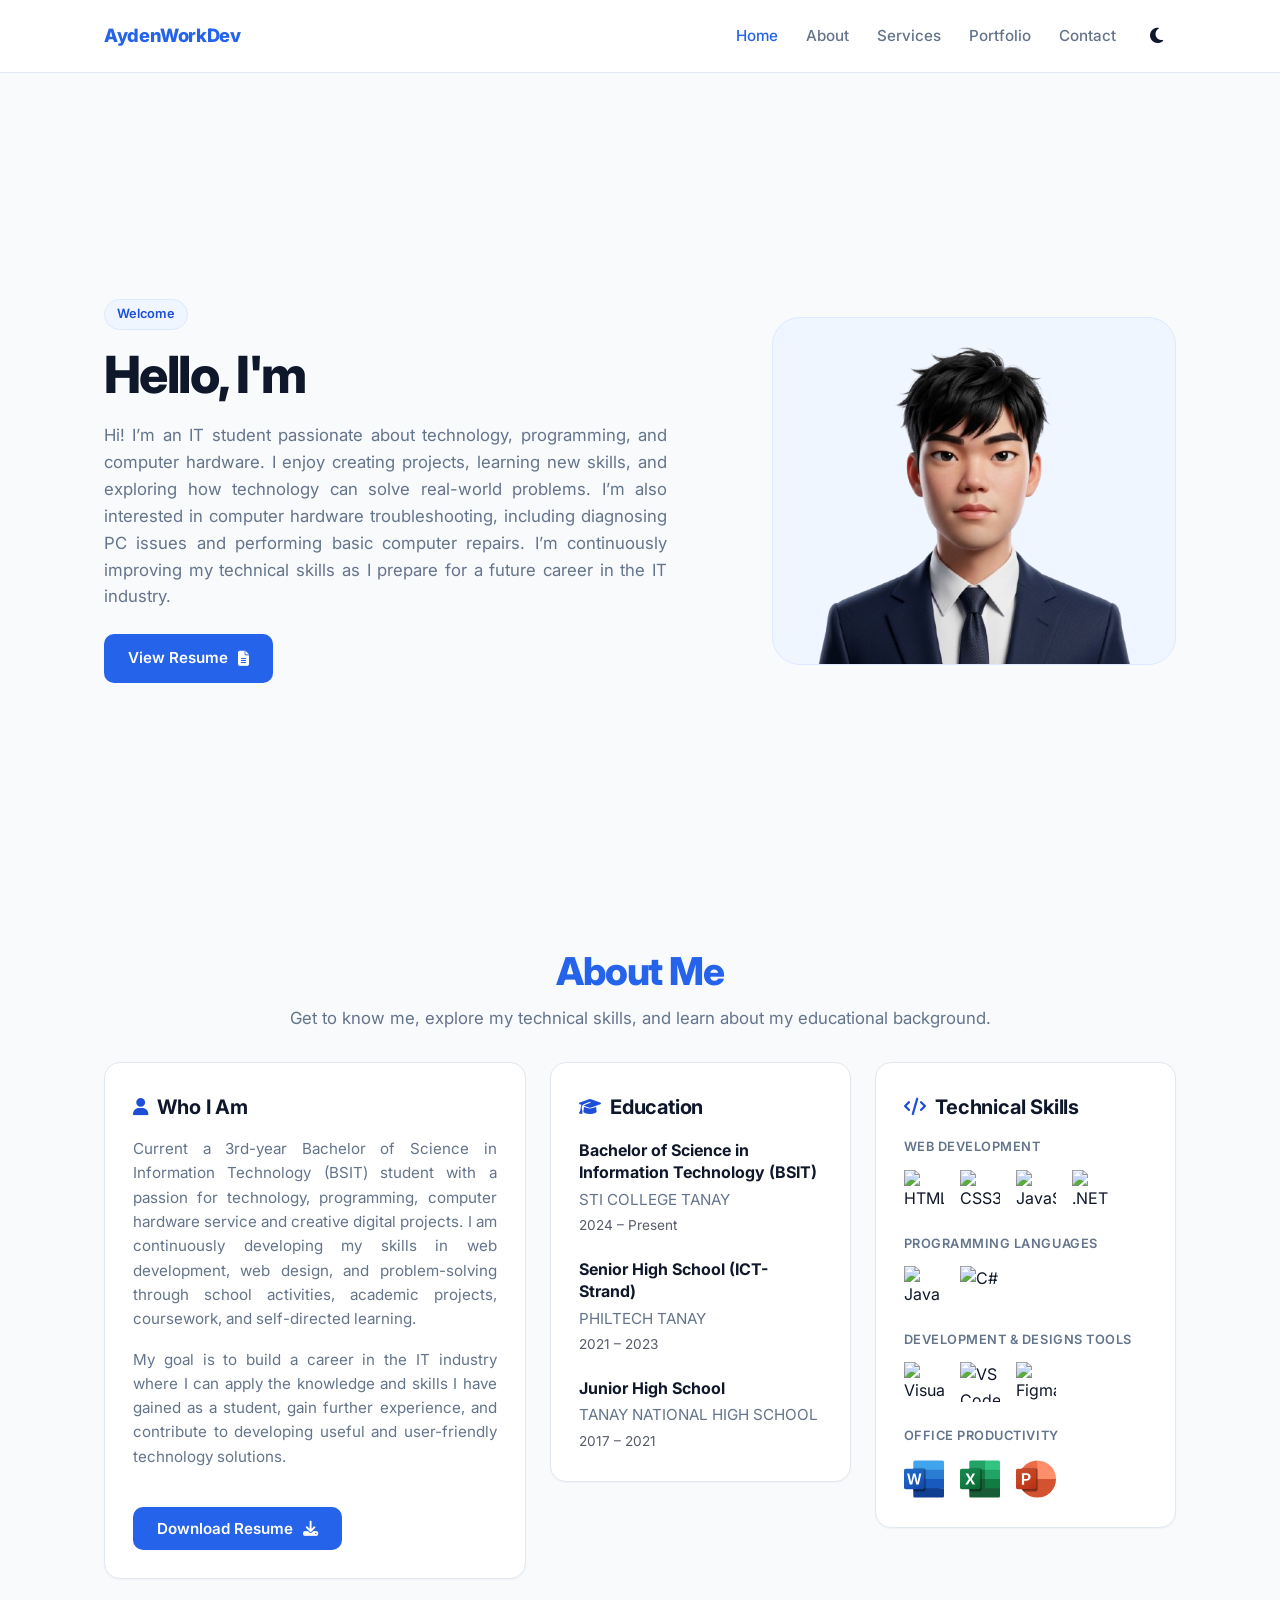
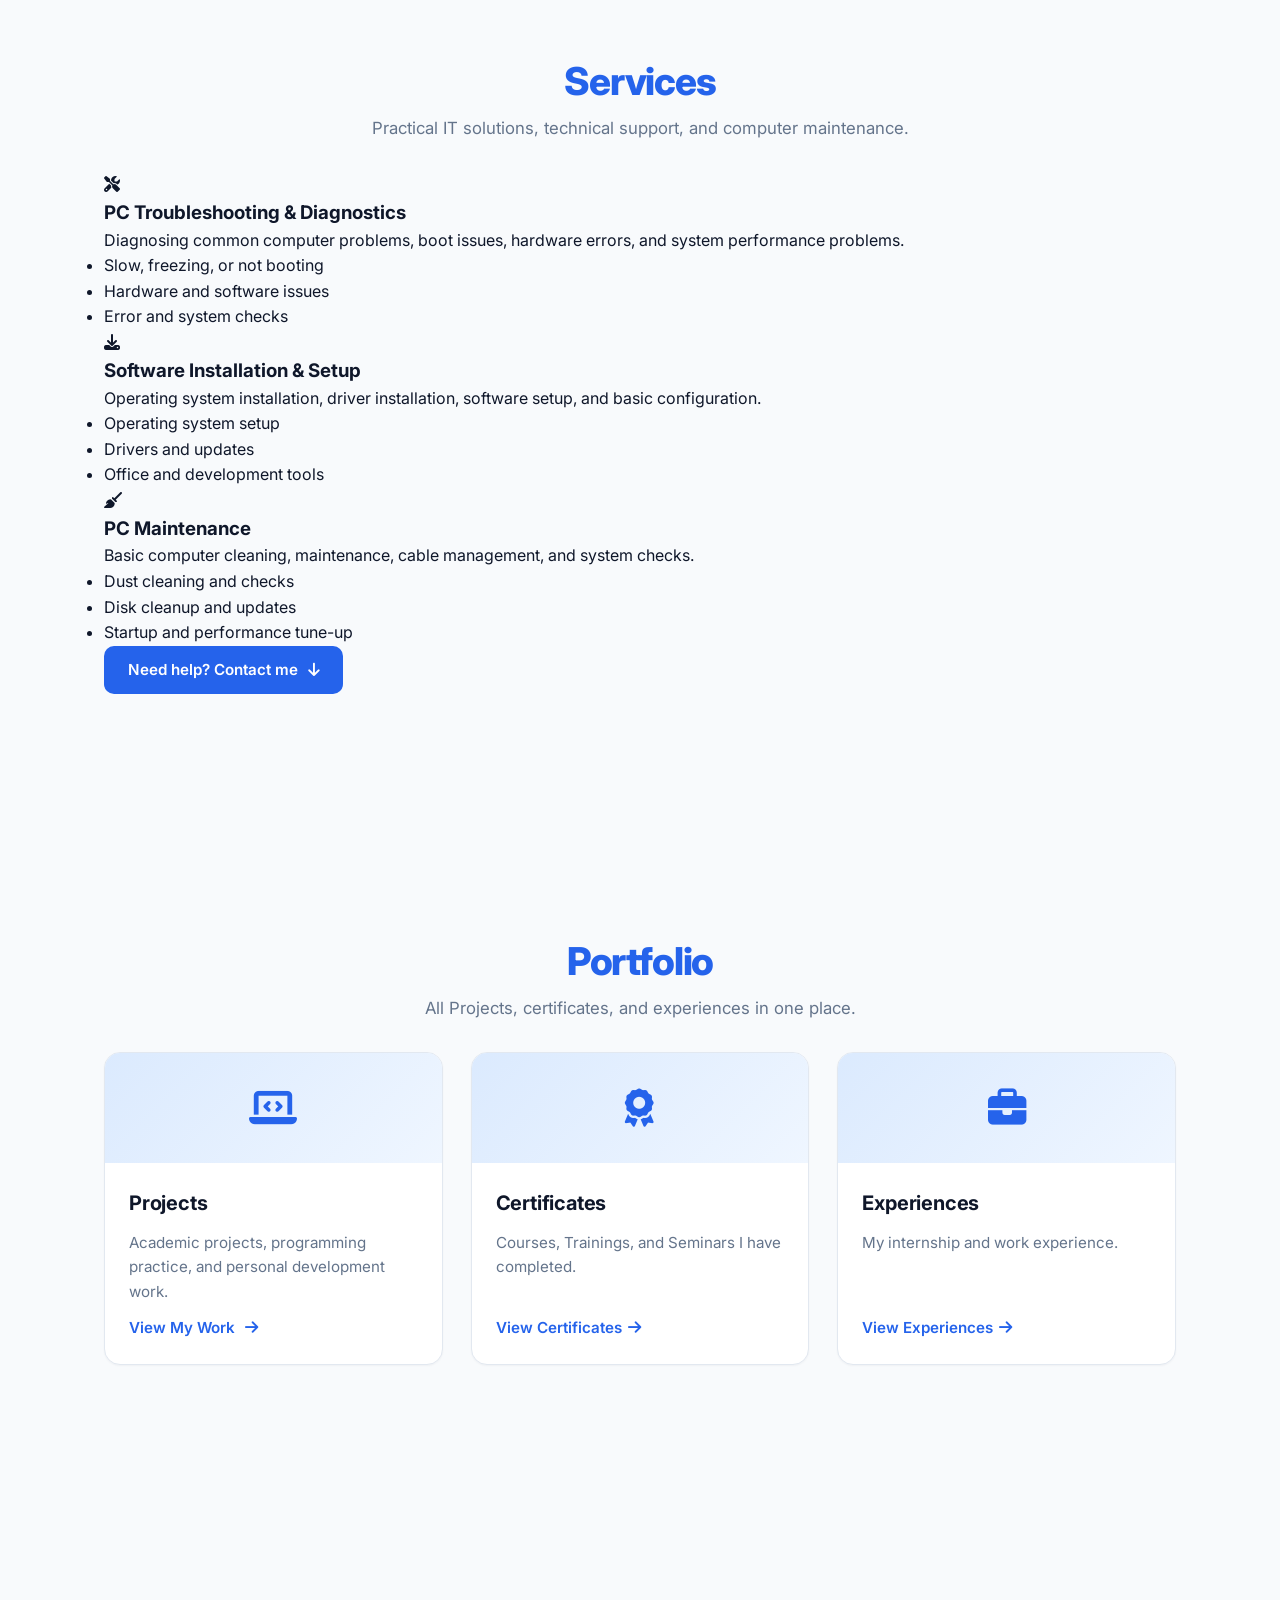
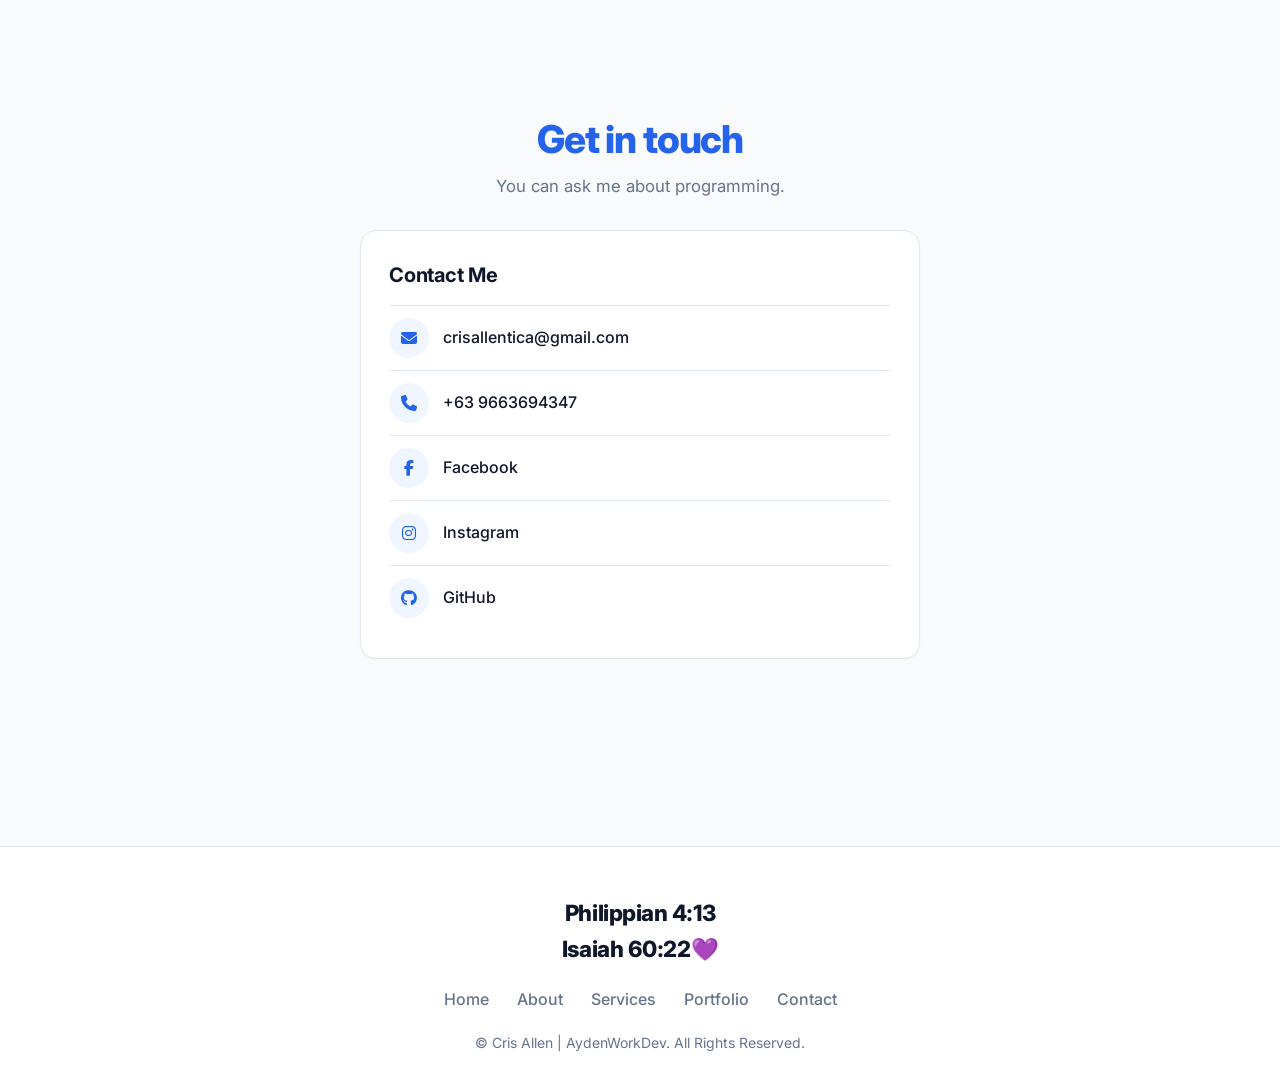
==== commit acd011fa: "Update index.html" ====
--- a/index.html
+++ b/index.html
@@ -38,6 +38,7 @@
       <ul id="navLinks">
         <li><a href="#home" class="nav-link" aria-current="page">Home</a></li>
         <li><a href="#about" class="nav-link">About</a></li>
+        <li><a href="#services">Services</a></li>
         <li><a href="#portfolio" class="nav-link">Portfolio</a></li>
         <li><a href="#contact" class="nav-link">Contact</a></li>
       </ul>
@@ -169,7 +170,7 @@
                 </div>
               </div>
 
-              <!-- Office Productivity  -->
+              <!-- Office Productivity -->
               <div class="skill-group">
                 <h4>Office Productivity</h4>
                 <div class="skills-list">
@@ -184,6 +185,76 @@
       </div><!-- /about-grid -->
     </section>
 
+  <!-- ===== SERVICES ===== -->
+  <section class="section" id="services">
+    <div class="section-head">
+      <h2>Services</h2>
+      <p>Practical IT solutions, technical support, and computer maintenance.</p>
+    </div>
+  
+    <div class="services-grid">
+  
+      <article class="service-card">
+        <span class="service-icon"><i class="fa-solid fa-screwdriver-wrench" aria-hidden="true"></i></span>
+        <h3>PC Troubleshooting &amp; Diagnostics</h3>
+        <p>Diagnosing common computer problems, boot issues, hardware errors, and system performance problems.</p>
+        <ul>
+          <li>Slow, freezing, or not booting</li>
+          <li>Hardware and software issues</li>
+          <li>Error and system checks</li>
+        </ul>
+      </article>
+  
+      <article class="service-card">
+        <span class="service-icon"><i class="fa-solid fa-download" aria-hidden="true"></i></span>
+        <h3>Software Installation &amp; Setup</h3>
+        <p>Operating system installation, driver installation, software setup, and basic configuration.</p>
+        <ul>
+          <li>Operating system setup</li>
+          <li>Drivers and updates</li>
+          <li>Office and development tools</li>
+        </ul>
+      </article>
+  
+      <article class="service-card">
+        <span class="service-icon"><i class="fa-solid fa-broom" aria-hidden="true"></i></span>
+        <h3>PC Maintenance</h3>
+        <p>Basic computer cleaning, maintenance, cable management, and system checks.</p>
+        <ul>
+          <li>Dust cleaning and checks</li>
+          <li>Disk cleanup and updates</li>
+          <li>Startup and performance tune-up</li>
+        </ul>
+      </article>
+
+      <!-- <article class="service-card">
+        <span class="service-icon"><i class="fa-solid fa-microchip" aria-hidden="true"></i></span>
+        <h3>PC Assembly &amp; Upgrades</h3>
+        <p>PC component installation, RAM upgrades, SSD installation, and hardware replacement.</p>
+        <ul>
+          <li>Parts compatibility check</li>
+          <li>RAM, storage, and GPU upgrades</li>
+          <li>Cable management</li>
+        </ul>
+      </article> -->
+
+      <!-- <article class="service-card">
+        <span class="service-icon"><i class="fa-solid fa-laptop-code" aria-hidden="true"></i></span>
+        <h3>Basic Web Development</h3>
+        <p>Creating simple websites using HTML, CSS, and JavaScript.</p>
+        <ul>
+          <li>HTML, CSS, and JavaScript</li>
+          <li>Mobile-friendly layouts</li>
+          <li>Light and dark mode</li>
+        </ul>
+      </article> -->
+  
+    </div>
+  
+    <div class="services-cta">
+      <a class="btn" href="#contact">Need help? Contact me <i class="fa-solid fa-arrow-down" aria-hidden="true"></i></a>
+    </div>
+  </section>
 
     <!-- ===== PORTFOLIO ===== -->
     <section class="section" id="portfolio">
@@ -273,6 +344,7 @@
     <ul class="footer-nav">
       <li><a href="#home">Home</a></li>
       <li><a href="#about">About</a></li>
+      <li><a href="#services">Services</a></li>
       <li><a href="#portfolio">Portfolio</a></li>
       <li><a href="#contact">Contact</a></li>
     </ul>
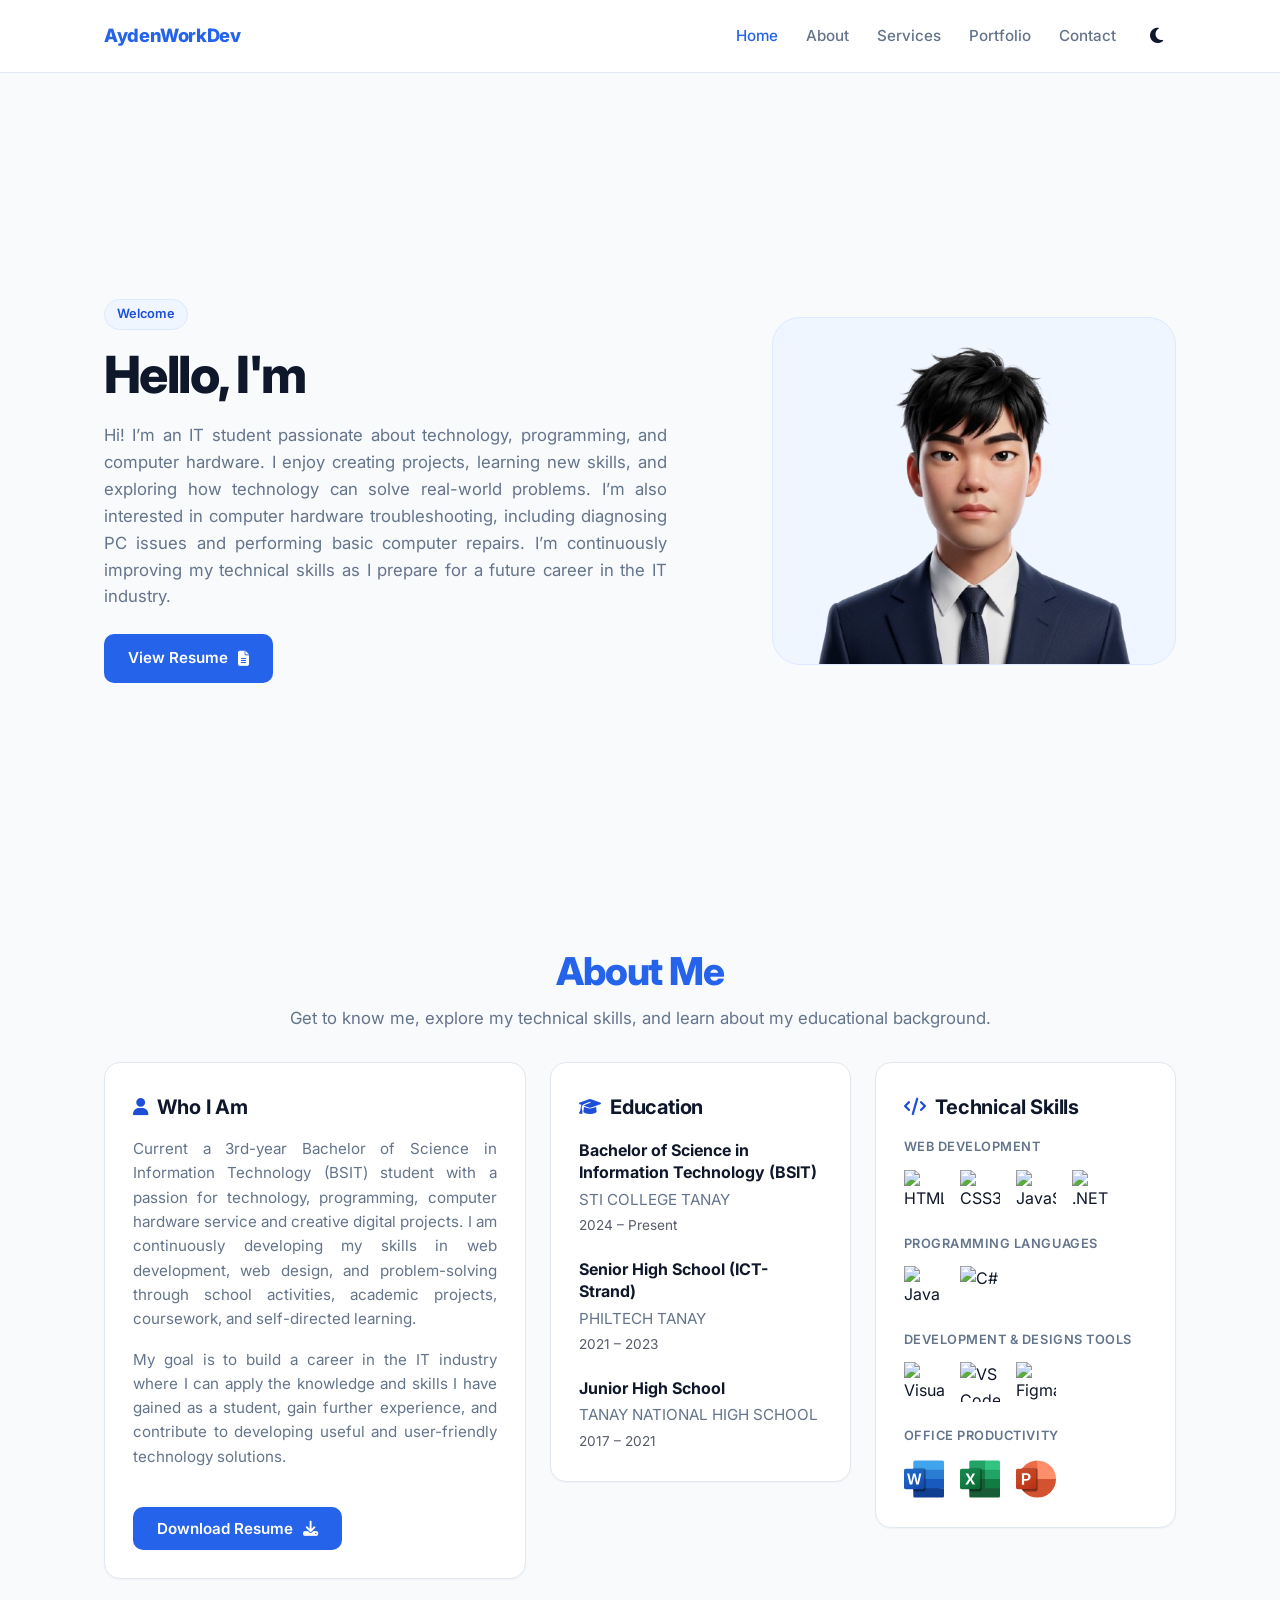
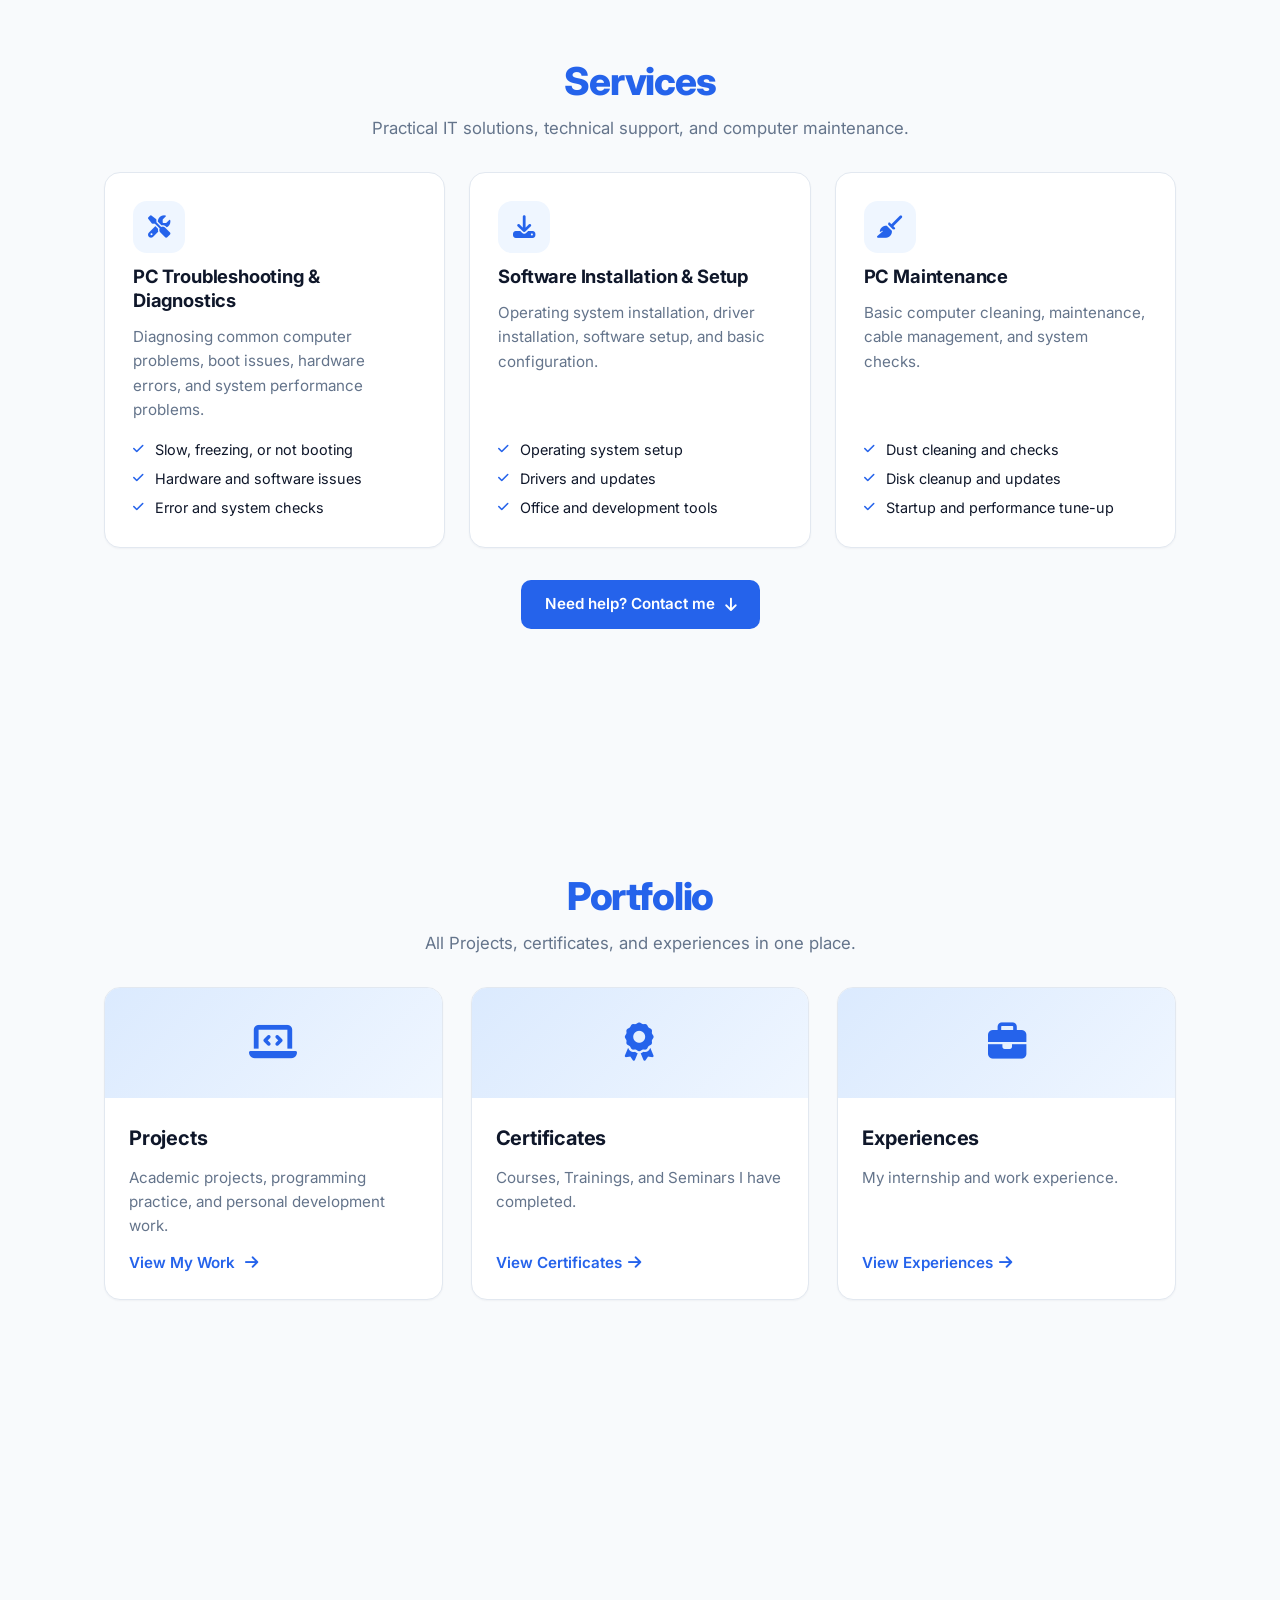
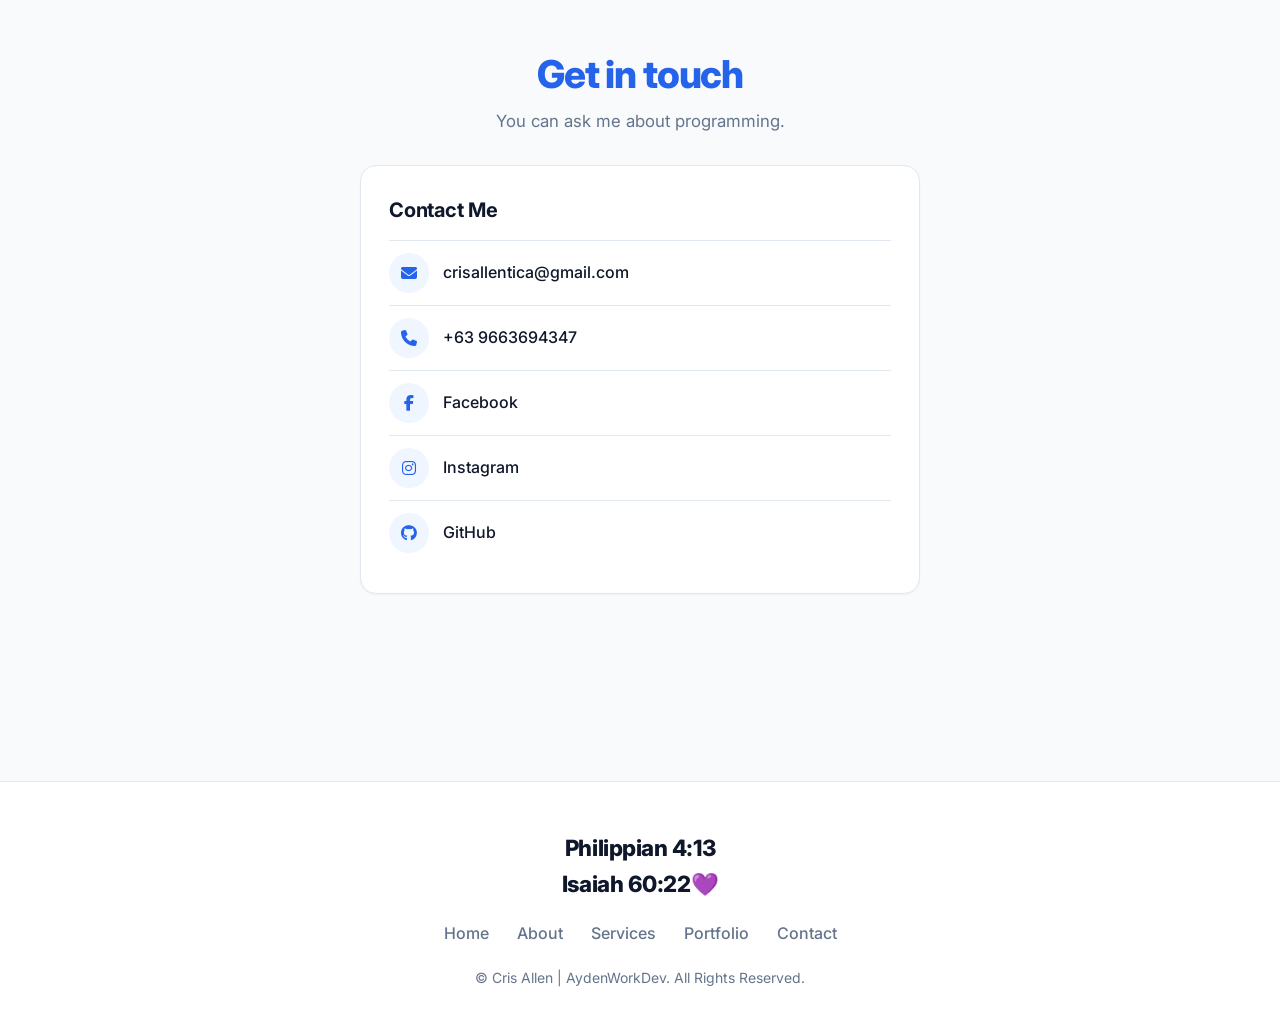
==== commit 4c500c56: "Update index.html" ====
--- a/index.html
+++ b/index.html
@@ -365,6 +365,19 @@
         document.documentElement.setAttribute("data-theme", saved || system);
       } catch (e) {}
     })();
+
+  (function () {
+    var nav = performance.getEntriesByType("navigation")[0];
+    var type = nav ? nav.type : "navigate";
+    var skip = false;
+    try {
+      var flag = sessionStorage.getItem("skipLoader") === "1";
+      var own = !!document.referrer && new URL(document.referrer).origin === location.origin;
+      skip = type !== "reload" && (flag || own || type === "back_forward");
+      sessionStorage.removeItem("skipLoader");
+    } catch (e) {}
+    if (skip) document.documentElement.classList.add("no-loader");
+  })();
     </script>
 </body>
 </html>
--- a/styles.css
+++ b/styles.css
@@ -184,7 +184,60 @@
 .skills-list img { width: 40px; height: 40px; transition: transform .25s ease; }
 .skills-list img:hover { transform: scale(1.15); }
 
-
+/* ===== SERVICES ===== */
+.services-grid {
+  display: grid;
+  grid-template-columns: repeat(6, 1fr);   /* 3 cards on top, 2 centered below */
+  gap: 1.5rem;
+}
+.service-card {
+  grid-column: span 2;
+  display: flex;
+  flex-direction: column;
+  gap: 12px;
+  background: var(--surface);
+  border: 1px solid var(--line);
+  border-radius: 16px;
+  padding: 28px;
+  box-shadow: 0 1px 2px rgba(15,23,42,.04);
+  transition: transform .25s ease, box-shadow .25s ease, border-color .25s ease;
+}
+.service-card:nth-child(4) { grid-column: 2 / span 2; }
+.service-card:nth-child(5) { grid-column: 4 / span 2; }
+
+.service-card:hover {
+  transform: translateY(-4px);
+  border-color: var(--brand);
+  box-shadow: 0 16px 32px -12px rgba(37,99,235,.25);
+}
+
+.service-icon {
+  width: 52px; height: 52px;
+  display: grid; place-items: center;
+  border-radius: 14px;
+  background: var(--brand-soft);
+  color: var(--brand);
+  font-size: 1.4rem;
+}
+.service-card h3 { font-size: 1.15rem; font-weight: 700; letter-spacing: -.01em; line-height: 1.3; }
+.service-card p { color: var(--muted); font-size: .95rem; }
+.service-card ul { list-style: none; margin-top: auto; padding-top: 4px; display: grid; gap: 6px; }
+.service-card li {
+  position: relative;
+  padding-left: 22px;
+  font-size: .9rem;
+  color: var(--ink);
+}
+.service-card li::before {
+  content: "\f00c";                         /* Font Awesome check */
+  font-family: "Font Awesome 6 Free";
+  font-weight: 900;
+  position: absolute; left: 0; top: 1px;
+  font-size: .75rem;
+  color: var(--brand);
+}
+
+.services-cta { text-align: center; margin-top: 32px; }
 
 /* ----- Portfolio cards (same look as project cards) ----- */
 .grid { display: grid; grid-template-columns: repeat(auto-fit, minmax(300px, 1fr)); gap: 28px; }
@@ -232,6 +285,8 @@
 .site-footer .social { justify-content: center; margin: 0 0 24px; }
 .copy { color: var(--muted); font-size: .875rem; }
 
+
+
 /* ----- Tablet ----- */
 @media (max-width: 900px) {
   .hero { grid-template-columns: 1fr; text-align: center; padding-block: 32px; align-content: center; }
@@ -251,6 +306,16 @@
   .about-grid {grid-template-columns: 1fr;}
   .edu-list {gap: 1.1rem;}
   .edu-item h4 {font-size: 0.95rem;}
+
+  .services-grid { grid-template-columns: repeat(2, 1fr); }
+  .service-card,
+  .service-card:nth-child(4),
+  .service-card:nth-child(5) { grid-column: auto; }
+  .service-card:nth-child(5) {
+    grid-column: 1 / -1;
+    justify-self: center;
+    width: calc(50% - .75rem);
+  }
 }
 /* ----- Mobile menu ----- */
 @media (max-width: 700px) {
@@ -287,6 +352,10 @@
   .edu-school {font-size: 0.85rem;}
   .edu-year {font-size: 0.78rem;}
 
+  .services-grid { grid-template-columns: 1fr; gap: 1.25rem; }
+  .service-card:nth-child(5) { width: auto; justify-self: stretch; grid-column: auto; }
+  .service-card { padding: 22px; }
+
   .hero-actions .btn {flex: 1 1 100%; justify-content: center; text-align: center;}
 
   .hero {
